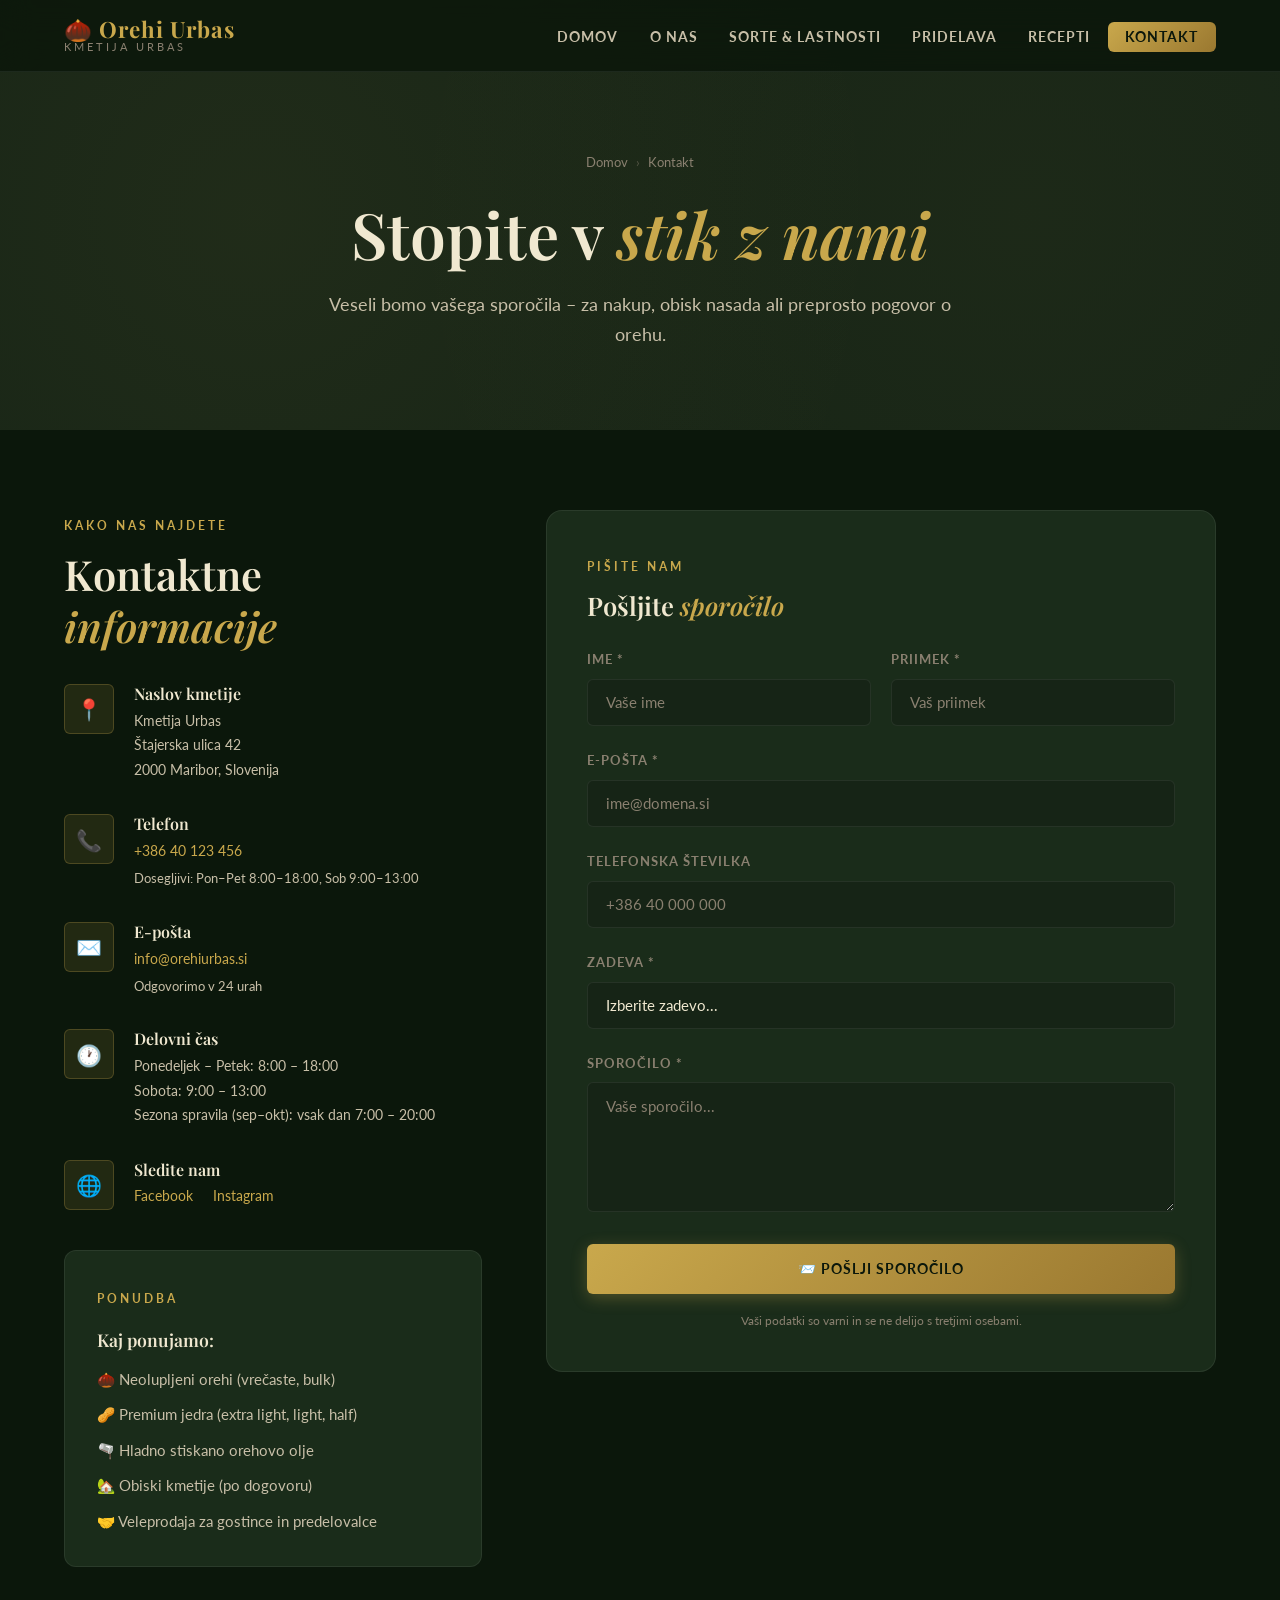
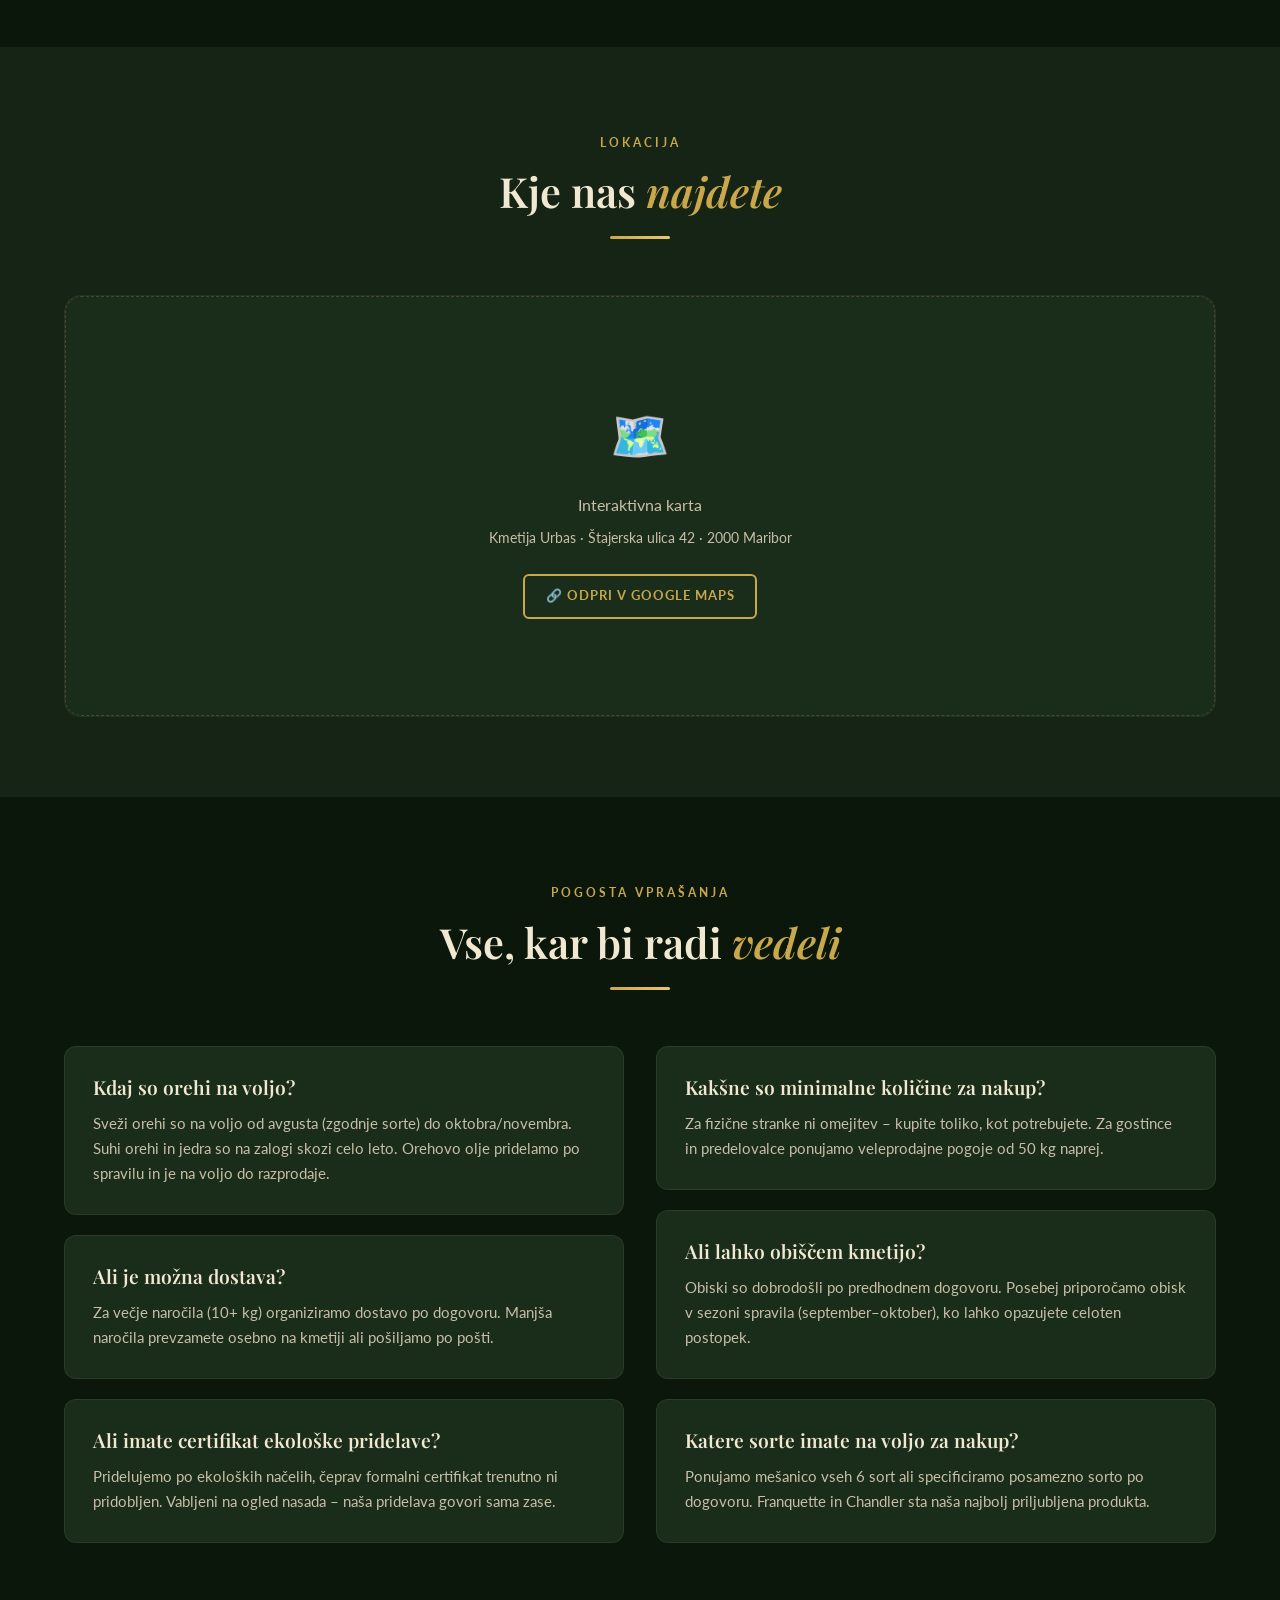
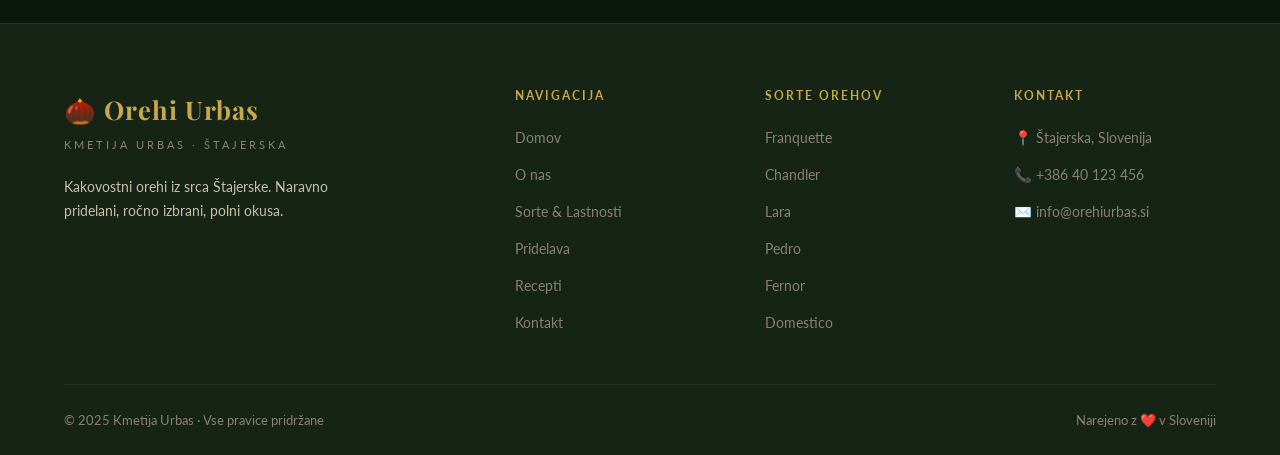
==== kontakt.html @ 502b7179 "initial commit" ====
<!DOCTYPE html>
<html lang="sl">
<head>
    <meta charset="UTF-8">
    <meta name="viewport" content="width=device-width, initial-scale=1.0">
    <meta name="description" content="Kontaktirajte Kmetijo Urbas – nakup orehov, orehovo olje, obisk nasada. Pišite ali pokličite.">
    <title>Kontakt – Orehi Urbas</title>
    <link rel="stylesheet" href="css/style.css">
    <link rel="icon" type="image/svg+xml" href="data:image/svg+xml,<svg xmlns='http://www.w3.org/2000/svg' viewBox='0 0 100 100'><text y='.9em' font-size='90'>🌰</text></svg>">
</head>
<body>

<!-- NAVIGACIJA -->
<nav class="navbar" role="navigation" aria-label="Glavna navigacija">
    <div class="container">
        <a href="index.html" class="nav-logo">
            <span class="nav-logo-main">🌰 Orehi Urbas</span>
            <span class="nav-logo-sub">Kmetija Urbas</span>
        </a>
        <button class="hamburger" aria-label="Odpri meni" aria-expanded="false">
            <span></span><span></span><span></span>
        </button>
        <ul class="nav-links" role="list">
            <li><a href="index.html">Domov</a></li>
            <li><a href="o-nas.html">O nas</a></li>
            <li><a href="orehi.html">Sorte & Lastnosti</a></li>
            <li><a href="pridelava.html">Pridelava</a></li>
            <li><a href="recepti.html">Recepti</a></li>
            <li><a href="kontakt.html" class="nav-cta">Kontakt</a></li>
        </ul>
    </div>
</nav>

<!-- PAGE HERO -->
<div class="page-hero">
    <div class="container">
        <div class="page-hero-content">
            <nav class="breadcrumb" aria-label="Breadcrumb">
                <a href="index.html">Domov</a>
                <span class="breadcrumb-sep">›</span>
                <span>Kontakt</span>
            </nav>
            <h1>Stopite v <em style="font-style:italic; color:var(--accent)">stik z nami</em></h1>
            <p>Veseli bomo vašega sporočila – za nakup, obisk nasada ali preprosto pogovor o orehu.</p>
        </div>
    </div>
</div>

<!-- KONTAKT -->
<section class="section">
    <div class="container">
        <div class="contact-grid">
            <!-- Kontaktni podatki -->
            <div class="fade-in">
                <span class="section-label">Kako nas najdete</span>
                <h2 style="margin-bottom:2rem;">Kontaktne <em style="font-style:italic; color:var(--accent)">informacije</em></h2>

                <div class="contact-info-item">
                    <div class="contact-info-icon">📍</div>
                    <div class="contact-info-text">
                        <h4>Naslov kmetije</h4>
                        <p>Kmetija Urbas<br>Štajerska ulica 42<br>2000 Maribor, Slovenija</p>
                    </div>
                </div>

                <div class="contact-info-item">
                    <div class="contact-info-icon">📞</div>
                    <div class="contact-info-text">
                        <h4>Telefon</h4>
                        <p><a href="tel:+38640123456">+386 40 123 456</a></p>
                        <p style="font-size:0.82rem; margin-top:0.25rem;">Dosegljivi: Pon–Pet 8:00–18:00, Sob 9:00–13:00</p>
                    </div>
                </div>

                <div class="contact-info-item">
                    <div class="contact-info-icon">✉️</div>
                    <div class="contact-info-text">
                        <h4>E-pošta</h4>
                        <p><a href="mailto:info@orehiurbas.si">info@orehiurbas.si</a></p>
                        <p style="font-size:0.82rem; margin-top:0.25rem;">Odgovorimo v 24 urah</p>
                    </div>
                </div>

                <div class="contact-info-item">
                    <div class="contact-info-icon">🕐</div>
                    <div class="contact-info-text">
                        <h4>Delovni čas</h4>
                        <p>Ponedeljek – Petek: 8:00 – 18:00</p>
                        <p>Sobota: 9:00 – 13:00</p>
                        <p>Sezona spravila (sep–okt): vsak dan 7:00 – 20:00</p>
                    </div>
                </div>

                <div class="contact-info-item">
                    <div class="contact-info-icon">🌐</div>
                    <div class="contact-info-text">
                        <h4>Sledite nam</h4>
                        <p>
                            <a href="#" style="margin-right:1rem;">Facebook</a>
                            <a href="#">Instagram</a>
                        </p>
                    </div>
                </div>

                <!-- Ponudba -->
                <div style="margin-top:2.5rem; padding:2rem; background:var(--bg-card); border:1px solid var(--border-subtle); border-radius:12px;">
                    <span class="section-label">Ponudba</span>
                    <h3 style="margin: 0.5rem 0 1rem; font-size:1.1rem;">Kaj ponujamo:</h3>
                    <ul style="list-style:none; display:flex; flex-direction:column; gap:0.65rem;">
                        <li style="color:var(--text-secondary); font-size:0.92rem;">🌰 Neolupljeni orehi (vrečaste, bulk)</li>
                        <li style="color:var(--text-secondary); font-size:0.92rem;">🥜 Premium jedra (extra light, light, half)</li>
                        <li style="color:var(--text-secondary); font-size:0.92rem;">🫗 Hladno stiskano orehovo olje</li>
                        <li style="color:var(--text-secondary); font-size:0.92rem;">🏡 Obiski kmetije (po dogovoru)</li>
                        <li style="color:var(--text-secondary); font-size:0.92rem;">🤝 Veleprodaja za gostince in predelovalce</li>
                    </ul>
                </div>
            </div>

            <!-- Kontaktni obrazec -->
            <div class="fade-in fade-in-delay-1">
                <div style="background:var(--bg-card); border:1px solid var(--border-subtle); border-radius:16px; padding:2.5rem;">
                    <span class="section-label">Pišite nam</span>
                    <h2 style="margin-bottom:1.75rem; font-size:1.6rem;">Pošljite <em style="font-style:italic; color:var(--accent)">sporočilo</em></h2>
                    <form id="contact-form" novalidate>
                        <div class="form-row">
                            <div class="form-group">
                                <label for="ime">Ime *</label>
                                <input type="text" id="ime" name="ime" placeholder="Vaše ime" required autocomplete="given-name">
                            </div>
                            <div class="form-group">
                                <label for="priimek">Priimek *</label>
                                <input type="text" id="priimek" name="priimek" placeholder="Vaš priimek" required autocomplete="family-name">
                            </div>
                        </div>
                        <div class="form-group">
                            <label for="email">E-pošta *</label>
                            <input type="email" id="email" name="email" placeholder="ime@domena.si" required autocomplete="email">
                        </div>
                        <div class="form-group">
                            <label for="telefon">Telefonska številka</label>
                            <input type="tel" id="telefon" name="telefon" placeholder="+386 40 000 000" autocomplete="tel">
                        </div>
                        <div class="form-group">
                            <label for="zadeva">Zadeva *</label>
                            <select id="zadeva" name="zadeva" required>
                                <option value="" disabled selected>Izberite zadevo...</option>
                                <option value="nakup-orehov">Nakup orehov</option>
                                <option value="nakup-jedrc">Nakup jedrc</option>
                                <option value="nakup-olja">Nakup orehovega olja</option>
                                <option value="veleprodaja">Veleprodaja</option>
                                <option value="obisk-kmetije">Obisk kmetije</option>
                                <option value="drugo">Splošno vprašanje</option>
                            </select>
                        </div>
                        <div class="form-group">
                            <label for="sporocilo">Sporočilo *</label>
                            <textarea id="sporocilo" name="sporocilo" placeholder="Vaše sporočilo..." required rows="5"></textarea>
                        </div>
                        <div class="form-group" style="margin-bottom:0;">
                            <button type="submit" class="btn btn-primary" style="width:100%; justify-content:center; padding:1rem;">
                                📨 Pošlji sporočilo
                            </button>
                        </div>
                        <p style="font-size:0.78rem; color:var(--text-muted); text-align:center; margin-top:1rem;">
                            Vaši podatki so varni in se ne delijo s tretjimi osebami.
                        </p>
                    </form>
                </div>
            </div>
        </div>
    </div>
</section>

<!-- KARTA -->
<section class="section section-alt">
    <div class="container">
        <div class="section-header fade-in">
            <span class="section-label">Lokacija</span>
            <h2>Kje nas <em style="font-style:italic; color:var(--accent)">najdete</em></h2>
            <div class="section-divider"></div>
        </div>
        <div class="fade-in" style="border-radius:16px; overflow:hidden; border:1px solid var(--border-subtle);">
            <!-- Google Maps placeholder -->
            <div style="
                width: 100%;
                height: 420px;
                background: var(--bg-card);
                display: flex;
                flex-direction: column;
                align-items: center;
                justify-content: center;
                gap: 1rem;
                color: var(--text-muted);
                border: 1px dashed var(--border);
                border-radius: 16px;
            ">
                <div style="font-size:3rem;">🗺️</div>
                <div style="text-align:center;">
                    <p style="font-size:1rem; color:var(--text-secondary); margin-bottom:0.5rem;">Interaktivna karta</p>
                    <p style="font-size:0.85rem; margin:0;">Kmetija Urbas · Štajerska ulica 42 · 2000 Maribor</p>
                    <a href="https://maps.google.com/?q=Maribor,Slovenia" target="_blank" rel="noopener noreferrer"
                       class="btn btn-outline" style="margin-top:1.5rem; font-size:0.8rem; padding:0.6rem 1.3rem;">
                        🔗 Odpri v Google Maps
                    </a>
                </div>
            </div>
        </div>
    </div>
</section>

<!-- FAQ -->
<section class="section">
    <div class="container">
        <div class="section-header fade-in">
            <span class="section-label">Pogosta vprašanja</span>
            <h2>Vse, kar bi radi <em style="font-style:italic; color:var(--accent)">vedeli</em></h2>
            <div class="section-divider"></div>
        </div>
        <div class="grid-2" style="align-items:start;">
            <div class="fade-in">
                <div class="card" style="margin-bottom:1.25rem;">
                    <div class="card-body">
                        <h4 class="card-title">Kdaj so orehi na voljo?</h4>
                        <p class="card-text">Sveži orehi so na voljo od avgusta (zgodnje sorte) do oktobra/novembra. Suhi orehi in jedra so na zalogi skozi celo leto. Orehovo olje pridelamo po spravilu in je na voljo do razprodaje.</p>
                    </div>
                </div>
                <div class="card" style="margin-bottom:1.25rem;">
                    <div class="card-body">
                        <h4 class="card-title">Ali je možna dostava?</h4>
                        <p class="card-text">Za večje naročila (10+ kg) organiziramo dostavo po dogovoru. Manjša naročila prevzamete osebno na kmetiji ali pošiljamo po pošti.</p>
                    </div>
                </div>
                <div class="card">
                    <div class="card-body">
                        <h4 class="card-title">Ali imate certifikat ekološke pridelave?</h4>
                        <p class="card-text">Pridelujemo po ekoloških načelih, čeprav formalni certifikat trenutno ni pridobljen. Vabljeni na ogled nasada – naša pridelava govori sama zase.</p>
                    </div>
                </div>
            </div>
            <div class="fade-in fade-in-delay-1">
                <div class="card" style="margin-bottom:1.25rem;">
                    <div class="card-body">
                        <h4 class="card-title">Kakšne so minimalne količine za nakup?</h4>
                        <p class="card-text">Za fizične stranke ni omejitev – kupite toliko, kot potrebujete. Za gostince in predelovalce ponujamo veleprodajne pogoje od 50 kg naprej.</p>
                    </div>
                </div>
                <div class="card" style="margin-bottom:1.25rem;">
                    <div class="card-body">
                        <h4 class="card-title">Ali lahko obiščem kmetijo?</h4>
                        <p class="card-text">Obiski so dobrodošli po predhodnem dogovoru. Posebej priporočamo obisk v sezoni spravila (september–oktober), ko lahko opazujete celoten postopek.</p>
                    </div>
                </div>
                <div class="card">
                    <div class="card-body">
                        <h4 class="card-title">Katere sorte imate na voljo za nakup?</h4>
                        <p class="card-text">Ponujamo mešanico vseh 6 sort ali specificiramo posamezno sorto po dogovoru. Franquette in Chandler sta naša najbolj priljubljena produkta.</p>
                    </div>
                </div>
            </div>
        </div>
    </div>
</section>

<!-- FOOTER -->
<footer class="footer">
    <div class="container">
        <div class="footer-grid">
            <div class="footer-brand">
                <span class="nav-logo-main">🌰 Orehi Urbas</span>
                <span class="nav-logo-sub">Kmetija Urbas · Štajerska</span>
                <p>Kakovostni orehi iz srca Štajerske. Naravno pridelani, ročno izbrani, polni okusa.</p>
            </div>
            <div class="footer-col">
                <h4>Navigacija</h4>
                <ul>
                    <li><a href="index.html">Domov</a></li>
                    <li><a href="o-nas.html">O nas</a></li>
                    <li><a href="orehi.html">Sorte & Lastnosti</a></li>
                    <li><a href="pridelava.html">Pridelava</a></li>
                    <li><a href="recepti.html">Recepti</a></li>
                    <li><a href="kontakt.html">Kontakt</a></li>
                </ul>
            </div>
            <div class="footer-col">
                <h4>Sorte orehov</h4>
                <ul>
                    <li><a href="orehi.html">Franquette</a></li>
                    <li><a href="orehi.html">Chandler</a></li>
                    <li><a href="orehi.html">Lara</a></li>
                    <li><a href="orehi.html">Pedro</a></li>
                    <li><a href="orehi.html">Fernor</a></li>
                    <li><a href="orehi.html">Domestico</a></li>
                </ul>
            </div>
            <div class="footer-col">
                <h4>Kontakt</h4>
                <ul>
                    <li><a href="kontakt.html">📍 Štajerska, Slovenija</a></li>
                    <li><a href="tel:+38640123456">📞 +386 40 123 456</a></li>
                    <li><a href="mailto:info@orehiurbas.si">✉️ info@orehiurbas.si</a></li>
                </ul>
            </div>
        </div>
        <div class="footer-bottom">
            <span>© 2025 Kmetija Urbas · Vse pravice pridržane</span>
            <span>Narejeno z ❤️ v Sloveniji</span>
        </div>
    </div>
</footer>

<script src="js/main.js"></script>
</body>
</html>
---- css/style.css ----
/* =============================================
   OREHI URBAS – Skupni stili
   Barvna shema: Temno zelena + Zlata
   ============================================= */

/* ----- Google Fonts import ----- */
@import url('https://fonts.googleapis.com/css2?family=Playfair+Display:ital,wght@0,400;0,600;0,700;1,400&family=Lato:wght@300;400;700&display=swap');

/* ----- CSS Spremenljivke ----- */
:root {
    --bg-dark:      #0b170b;
    --bg-medium:    #162416;
    --bg-light:     #1f321f;
    --bg-card:      #1a2c1a;
    --accent:       #c9a84c;
    --accent-light: #e8c96a;
    --accent-dark:  #9a7830;
    --accent-glow:  rgba(201, 168, 76, 0.12);
    --text-primary: #f0e8d0;
    --text-secondary: #c8bfa8;
    --text-muted:   #8a8070;
    --border:       rgba(201, 168, 76, 0.25);
    --border-subtle: rgba(255, 255, 255, 0.07);
    --shadow-sm:    0 2px 8px rgba(0, 0, 0, 0.35);
    --shadow-md:    0 6px 24px rgba(0, 0, 0, 0.45);
    --shadow-lg:    0 12px 48px rgba(0, 0, 0, 0.55);
    --radius-sm:    6px;
    --radius-md:    12px;
    --radius-lg:    20px;
    --transition:   0.3s ease;
    --font-serif:   'Playfair Display', Georgia, serif;
    --font-sans:    'Lato', 'Open Sans', sans-serif;
    --nav-height:   72px;
    --max-width:    1200px;
}

/* ----- Reset & osnova ----- */
*, *::before, *::after {
    box-sizing: border-box;
    margin: 0;
    padding: 0;
}

html {
    scroll-behavior: smooth;
    font-size: 16px;
}

body {
    background-color: var(--bg-dark);
    color: var(--text-primary);
    font-family: var(--font-sans);
    line-height: 1.7;
    -webkit-font-smoothing: antialiased;
}

img {
    max-width: 100%;
    display: block;
}

a {
    color: var(--accent);
    text-decoration: none;
    transition: color var(--transition);
}

a:hover {
    color: var(--accent-light);
}

ul {
    list-style: none;
}

/* ----- Tipografija ----- */
h1, h2, h3, h4 {
    font-family: var(--font-serif);
    font-weight: 600;
    line-height: 1.25;
    color: var(--text-primary);
}

h1 { font-size: clamp(2.2rem, 5vw, 4rem); }
h2 { font-size: clamp(1.7rem, 3.5vw, 2.6rem); }
h3 { font-size: clamp(1.2rem, 2.5vw, 1.6rem); }
h4 { font-size: 1.15rem; }

p {
    margin-bottom: 1rem;
    color: var(--text-secondary);
}

p:last-child { margin-bottom: 0; }

.text-accent { color: var(--accent); }
.text-muted  { color: var(--text-muted); }

/* ----- Kontejner ----- */
.container {
    max-width: var(--max-width);
    margin: 0 auto;
    padding: 0 1.5rem;
}

/* ----- Sekcije ----- */
.section {
    padding: 5rem 0;
}

.section-alt {
    background-color: var(--bg-medium);
}

.section-header {
    text-align: center;
    margin-bottom: 3.5rem;
}

.section-header h2 {
    margin-bottom: 1rem;
}

.section-label {
    display: inline-block;
    font-family: var(--font-sans);
    font-size: 0.75rem;
    font-weight: 700;
    letter-spacing: 3px;
    text-transform: uppercase;
    color: var(--accent);
    margin-bottom: 0.75rem;
}

.section-divider {
    width: 60px;
    height: 3px;
    background: linear-gradient(90deg, var(--accent), var(--accent-light));
    margin: 1.2rem auto 0;
    border-radius: 2px;
}

/* ----- Gumbi ----- */
.btn {
    display: inline-flex;
    align-items: center;
    gap: 0.5rem;
    padding: 0.85rem 2rem;
    border-radius: var(--radius-sm);
    font-family: var(--font-sans);
    font-size: 0.9rem;
    font-weight: 700;
    letter-spacing: 1px;
    text-transform: uppercase;
    border: none;
    cursor: pointer;
    transition: all var(--transition);
    text-decoration: none;
}

.btn-primary {
    background: linear-gradient(135deg, var(--accent), var(--accent-dark));
    color: var(--bg-dark);
    box-shadow: 0 4px 16px rgba(201, 168, 76, 0.3);
}

.btn-primary:hover {
    background: linear-gradient(135deg, var(--accent-light), var(--accent));
    color: var(--bg-dark);
    transform: translateY(-2px);
    box-shadow: 0 6px 24px rgba(201, 168, 76, 0.45);
}

.btn-outline {
    background: transparent;
    color: var(--accent);
    border: 2px solid var(--accent);
}

.btn-outline:hover {
    background: var(--accent);
    color: var(--bg-dark);
    transform: translateY(-2px);
}

.btn-ghost {
    background: rgba(255,255,255,0.05);
    color: var(--text-primary);
    border: 1px solid var(--border-subtle);
}

.btn-ghost:hover {
    background: rgba(255,255,255,0.1);
    color: var(--text-primary);
    transform: translateY(-2px);
}

/* ----- NAVIGACIJA ----- */
.navbar {
    position: fixed;
    top: 0;
    left: 0;
    right: 0;
    z-index: 1000;
    height: var(--nav-height);
    display: flex;
    align-items: center;
    background: rgba(11, 23, 11, 0.85);
    backdrop-filter: blur(16px);
    -webkit-backdrop-filter: blur(16px);
    border-bottom: 1px solid var(--border-subtle);
    transition: background var(--transition), box-shadow var(--transition);
}

.navbar.scrolled {
    background: rgba(11, 23, 11, 0.97);
    box-shadow: var(--shadow-md);
}

.navbar .container {
    display: flex;
    align-items: center;
    justify-content: space-between;
    width: 100%;
}

.nav-logo {
    display: flex;
    flex-direction: column;
    line-height: 1;
    text-decoration: none;
}

.nav-logo-main {
    font-family: var(--font-serif);
    font-size: 1.4rem;
    font-weight: 700;
    color: var(--accent);
    letter-spacing: 1px;
}

.nav-logo-sub {
    font-size: 0.68rem;
    letter-spacing: 3px;
    text-transform: uppercase;
    color: var(--text-muted);
    margin-top: 1px;
}

.nav-links {
    display: flex;
    align-items: center;
    gap: 0.25rem;
}

.nav-links a {
    font-size: 0.85rem;
    font-weight: 700;
    letter-spacing: 1px;
    text-transform: uppercase;
    color: var(--text-secondary);
    padding: 0.5rem 0.85rem;
    border-radius: var(--radius-sm);
    transition: all var(--transition);
    position: relative;
}

.nav-links a::after {
    content: '';
    position: absolute;
    bottom: 4px;
    left: 50%;
    transform: translateX(-50%) scaleX(0);
    width: 70%;
    height: 2px;
    background: var(--accent);
    transition: transform var(--transition);
    border-radius: 2px;
}

.nav-links a:hover,
.nav-links a.active {
    color: var(--accent);
}

.nav-links a:hover::after,
.nav-links a.active::after {
    transform: translateX(-50%) scaleX(1);
}

.nav-cta {
    background: linear-gradient(135deg, var(--accent), var(--accent-dark)) !important;
    color: var(--bg-dark) !important;
    padding: 0.45rem 1.1rem !important;
}

.nav-cta::after { display: none !important; }

.nav-cta:hover {
    background: linear-gradient(135deg, var(--accent-light), var(--accent)) !important;
    transform: translateY(-1px);
}

/* Hamburger */
.hamburger {
    display: none;
    flex-direction: column;
    gap: 5px;
    cursor: pointer;
    padding: 6px;
    background: none;
    border: none;
}

.hamburger span {
    width: 26px;
    height: 2px;
    background: var(--text-primary);
    transition: all var(--transition);
    border-radius: 2px;
}

.hamburger.open span:nth-child(1) {
    transform: translateY(7px) rotate(45deg);
}

.hamburger.open span:nth-child(2) {
    opacity: 0;
    transform: scaleX(0);
}

.hamburger.open span:nth-child(3) {
    transform: translateY(-7px) rotate(-45deg);
}

/* ----- HERO SEKCIJA ----- */
.hero {
    min-height: 100vh;
    position: relative;
    display: flex;
    align-items: center;
    overflow: hidden;
}

.hero-bg {
    position: absolute;
    inset: 0;
    background-image: url('https://picsum.photos/seed/walnut-orchard/1920/1080');
    background-size: cover;
    background-position: center;
    filter: brightness(0.4) saturate(0.7);
    transform: scale(1.05);
    transition: transform 8s ease;
}

.hero-bg.loaded {
    transform: scale(1);
}

.hero-overlay {
    position: absolute;
    inset: 0;
    background: linear-gradient(
        135deg,
        rgba(11, 23, 11, 0.75) 0%,
        rgba(11, 23, 11, 0.4) 50%,
        rgba(11, 23, 11, 0.6) 100%
    );
}

.hero-content {
    position: relative;
    z-index: 2;
    max-width: 780px;
}

.hero-badge {
    display: inline-flex;
    align-items: center;
    gap: 0.5rem;
    background: var(--accent-glow);
    border: 1px solid var(--border);
    border-radius: 50px;
    padding: 0.4rem 1rem;
    font-size: 0.75rem;
    font-weight: 700;
    letter-spacing: 2px;
    text-transform: uppercase;
    color: var(--accent);
    margin-bottom: 1.5rem;
}

.hero-title {
    color: #fff;
    margin-bottom: 1.25rem;
    text-shadow: 0 2px 20px rgba(0,0,0,0.5);
}

.hero-title em {
    font-style: italic;
    color: var(--accent-light);
}

.hero-subtitle {
    font-size: 1.15rem;
    color: rgba(240, 232, 208, 0.85);
    margin-bottom: 2.5rem;
    max-width: 560px;
    line-height: 1.8;
}

.hero-actions {
    display: flex;
    gap: 1rem;
    flex-wrap: wrap;
}

.hero-scroll {
    position: absolute;
    bottom: 2.5rem;
    left: 50%;
    transform: translateX(-50%);
    z-index: 2;
    display: flex;
    flex-direction: column;
    align-items: center;
    gap: 0.5rem;
    color: var(--text-muted);
    font-size: 0.7rem;
    letter-spacing: 2px;
    text-transform: uppercase;
    cursor: pointer;
    animation: bounce 2s infinite;
}

.hero-scroll svg {
    opacity: 0.6;
}

@keyframes bounce {
    0%, 100% { transform: translateX(-50%) translateY(0); }
    50%       { transform: translateX(-50%) translateY(6px); }
}

/* ----- PAGE HERO (manjše strani) ----- */
.page-hero {
    padding: calc(var(--nav-height) + 5rem) 0 5rem;
    background: var(--bg-medium);
    text-align: center;
    position: relative;
    overflow: hidden;
}

.page-hero::before {
    content: '';
    position: absolute;
    inset: 0;
    background:
        radial-gradient(circle at 20% 50%, rgba(201, 168, 76, 0.06) 0%, transparent 60%),
        radial-gradient(circle at 80% 50%, rgba(201, 168, 76, 0.04) 0%, transparent 60%);
}

.page-hero-content {
    position: relative;
    z-index: 1;
}

.page-hero h1 {
    color: var(--text-primary);
    margin-bottom: 1rem;
}

.page-hero p {
    font-size: 1.1rem;
    max-width: 640px;
    margin: 0 auto;
}

.breadcrumb {
    display: flex;
    align-items: center;
    justify-content: center;
    gap: 0.5rem;
    font-size: 0.8rem;
    color: var(--text-muted);
    margin-bottom: 1.25rem;
}

.breadcrumb a {
    color: var(--text-muted);
}

.breadcrumb a:hover {
    color: var(--accent);
}

.breadcrumb-sep {
    opacity: 0.5;
}

/* ----- KARTICE ----- */
.card {
    background: var(--bg-card);
    border: 1px solid var(--border-subtle);
    border-radius: var(--radius-md);
    overflow: hidden;
    transition: transform var(--transition), box-shadow var(--transition), border-color var(--transition);
}

.card:hover {
    transform: translateY(-4px);
    box-shadow: var(--shadow-lg);
    border-color: var(--border);
}

.card-img {
    width: 100%;
    height: 220px;
    object-fit: cover;
}

.card-body {
    padding: 1.75rem;
}

.card-label {
    font-size: 0.7rem;
    font-weight: 700;
    letter-spacing: 2px;
    text-transform: uppercase;
    color: var(--accent);
    margin-bottom: 0.5rem;
}

.card-title {
    font-family: var(--font-serif);
    font-size: 1.2rem;
    color: var(--text-primary);
    margin-bottom: 0.75rem;
}

.card-text {
    font-size: 0.92rem;
    color: var(--text-secondary);
    line-height: 1.7;
}

/* ----- GRID SISTEMI ----- */
.grid-2 {
    display: grid;
    grid-template-columns: repeat(2, 1fr);
    gap: 2rem;
}

.grid-3 {
    display: grid;
    grid-template-columns: repeat(3, 1fr);
    gap: 2rem;
}

.grid-4 {
    display: grid;
    grid-template-columns: repeat(4, 1fr);
    gap: 1.5rem;
}

/* ----- FEATURE BOXES ----- */
.feature-box {
    display: flex;
    flex-direction: column;
    align-items: flex-start;
    padding: 2rem;
    background: var(--bg-card);
    border: 1px solid var(--border-subtle);
    border-radius: var(--radius-md);
    transition: all var(--transition);
}

.feature-box:hover {
    border-color: var(--border);
    background: var(--bg-light);
    transform: translateY(-3px);
    box-shadow: var(--shadow-md);
}

.feature-icon {
    font-size: 2.2rem;
    margin-bottom: 1rem;
    line-height: 1;
}

.feature-box h3 {
    font-size: 1.1rem;
    margin-bottom: 0.6rem;
}

.feature-box p {
    font-size: 0.9rem;
    margin: 0;
}

/* ----- STAT BOXE ----- */
.stat-grid {
    display: grid;
    grid-template-columns: repeat(4, 1fr);
    gap: 1.5rem;
    text-align: center;
}

.stat-item {
    padding: 2rem 1rem;
    background: var(--bg-card);
    border: 1px solid var(--border-subtle);
    border-radius: var(--radius-md);
    transition: all var(--transition);
}

.stat-item:hover {
    border-color: var(--border);
    transform: translateY(-3px);
}

.stat-number {
    font-family: var(--font-serif);
    font-size: 2.8rem;
    font-weight: 700;
    color: var(--accent);
    display: block;
    line-height: 1;
    margin-bottom: 0.5rem;
}

.stat-label {
    font-size: 0.82rem;
    letter-spacing: 1px;
    color: var(--text-muted);
    text-transform: uppercase;
}

/* ----- SORTA KARTICA ----- */
.variety-card {
    background: var(--bg-card);
    border: 1px solid var(--border-subtle);
    border-radius: var(--radius-md);
    overflow: hidden;
    transition: all var(--transition);
}

.variety-card:hover {
    transform: translateY(-5px);
    box-shadow: var(--shadow-lg);
    border-color: var(--border);
}

.variety-img {
    width: 100%;
    height: 200px;
    object-fit: cover;
}

.variety-badge {
    display: inline-block;
    background: var(--accent-glow);
    border: 1px solid var(--border);
    color: var(--accent);
    font-size: 0.68rem;
    font-weight: 700;
    letter-spacing: 2px;
    text-transform: uppercase;
    padding: 0.25rem 0.7rem;
    border-radius: 50px;
    margin-bottom: 0.75rem;
}

.variety-body {
    padding: 1.5rem;
}

.variety-body h3 {
    font-size: 1.25rem;
    margin-bottom: 0.5rem;
}

.variety-meta {
    display: flex;
    gap: 1.5rem;
    margin: 1rem 0;
}

.variety-meta-item {
    display: flex;
    flex-direction: column;
    gap: 0.2rem;
}

.variety-meta-label {
    font-size: 0.68rem;
    letter-spacing: 1.5px;
    text-transform: uppercase;
    color: var(--text-muted);
}

.variety-meta-value {
    font-size: 0.9rem;
    color: var(--text-primary);
    font-weight: 700;
}

/* ----- RECEPT KARTICA ----- */
.recipe-card {
    background: var(--bg-card);
    border: 1px solid var(--border-subtle);
    border-radius: var(--radius-md);
    overflow: hidden;
    cursor: pointer;
    transition: all var(--transition);
}

.recipe-card:hover {
    transform: translateY(-5px);
    box-shadow: var(--shadow-lg);
    border-color: var(--border);
}

.recipe-img {
    width: 100%;
    height: 240px;
    object-fit: cover;
    transition: transform 0.5s ease;
}

.recipe-card:hover .recipe-img {
    transform: scale(1.04);
}

.recipe-body {
    padding: 1.6rem;
}

.recipe-meta {
    display: flex;
    gap: 1.25rem;
    font-size: 0.8rem;
    color: var(--text-muted);
    margin-bottom: 0.85rem;
}

.recipe-meta span {
    display: flex;
    align-items: center;
    gap: 0.3rem;
}

.recipe-title {
    font-family: var(--font-serif);
    font-size: 1.3rem;
    color: var(--text-primary);
    margin-bottom: 0.6rem;
}

.recipe-desc {
    font-size: 0.9rem;
    color: var(--text-secondary);
    line-height: 1.6;
    margin: 0;
}

/* ----- RECEPT MODAL / EXPANDED ----- */
.recipe-full {
    background: var(--bg-card);
    border: 1px solid var(--border-subtle);
    border-radius: var(--radius-lg);
    padding: 3rem;
    margin-bottom: 3rem;
}

.recipe-full-img {
    width: 100%;
    height: 380px;
    object-fit: cover;
    border-radius: var(--radius-md);
    margin-bottom: 2rem;
}

.recipe-info-bar {
    display: flex;
    gap: 2rem;
    flex-wrap: wrap;
    padding: 1.25rem 1.5rem;
    background: var(--bg-medium);
    border-radius: var(--radius-sm);
    margin-bottom: 2rem;
}

.recipe-info-item {
    display: flex;
    flex-direction: column;
    gap: 0.2rem;
}

.recipe-info-label {
    font-size: 0.68rem;
    letter-spacing: 2px;
    text-transform: uppercase;
    color: var(--text-muted);
}

.recipe-info-value {
    font-size: 0.95rem;
    font-weight: 700;
    color: var(--text-primary);
}

.recipe-columns {
    display: grid;
    grid-template-columns: 1fr 2fr;
    gap: 3rem;
}

.ingredients-list {
    list-style: none;
}

.ingredients-list li {
    padding: 0.6rem 0;
    border-bottom: 1px solid var(--border-subtle);
    font-size: 0.93rem;
    color: var(--text-secondary);
    display: flex;
    align-items: center;
    gap: 0.5rem;
}

.ingredients-list li::before {
    content: '';
    display: inline-block;
    width: 6px;
    height: 6px;
    border-radius: 50%;
    background: var(--accent);
    flex-shrink: 0;
}

.steps-list {
    counter-reset: steps;
    list-style: none;
}

.steps-list li {
    counter-increment: steps;
    display: flex;
    gap: 1.25rem;
    padding: 1.25rem 0;
    border-bottom: 1px solid var(--border-subtle);
    font-size: 0.95rem;
    color: var(--text-secondary);
    line-height: 1.7;
}

.steps-list li::before {
    content: counter(steps);
    display: flex;
    align-items: center;
    justify-content: center;
    min-width: 34px;
    height: 34px;
    background: var(--accent-glow);
    border: 1px solid var(--border);
    border-radius: 50%;
    color: var(--accent);
    font-weight: 700;
    font-size: 0.85rem;
    flex-shrink: 0;
}

/* ----- NUTRITIVNA TABELA ----- */
.nutrition-grid {
    display: grid;
    grid-template-columns: repeat(auto-fit, minmax(160px, 1fr));
    gap: 1rem;
}

.nutrition-item {
    text-align: center;
    padding: 1.5rem 1rem;
    background: var(--bg-card);
    border: 1px solid var(--border-subtle);
    border-radius: var(--radius-md);
    transition: all var(--transition);
}

.nutrition-item:hover {
    border-color: var(--border);
    transform: translateY(-3px);
}

.nutrition-value {
    font-family: var(--font-serif);
    font-size: 2rem;
    font-weight: 700;
    color: var(--accent);
    display: block;
    margin-bottom: 0.3rem;
}

.nutrition-unit {
    font-size: 0.9rem;
    color: var(--accent);
}

.nutrition-label {
    font-size: 0.8rem;
    color: var(--text-muted);
    letter-spacing: 0.5px;
}

/* ----- KONTAKTNI OBRAZEC ----- */
.contact-grid {
    display: grid;
    grid-template-columns: 1fr 1.6fr;
    gap: 4rem;
    align-items: start;
}

.contact-info-item {
    display: flex;
    gap: 1.25rem;
    margin-bottom: 2rem;
}

.contact-info-icon {
    width: 50px;
    height: 50px;
    background: var(--accent-glow);
    border: 1px solid var(--border);
    border-radius: var(--radius-sm);
    display: flex;
    align-items: center;
    justify-content: center;
    font-size: 1.3rem;
    flex-shrink: 0;
    color: var(--accent);
}

.contact-info-text h4 {
    color: var(--text-primary);
    margin-bottom: 0.3rem;
    font-size: 1rem;
}

.contact-info-text p {
    font-size: 0.9rem;
    margin: 0;
}

.form-group {
    margin-bottom: 1.5rem;
}

.form-group label {
    display: block;
    font-size: 0.8rem;
    font-weight: 700;
    letter-spacing: 1px;
    text-transform: uppercase;
    color: var(--text-muted);
    margin-bottom: 0.5rem;
}

.form-group input,
.form-group textarea,
.form-group select {
    width: 100%;
    padding: 0.85rem 1.1rem;
    background: var(--bg-medium);
    border: 1px solid var(--border-subtle);
    border-radius: var(--radius-sm);
    color: var(--text-primary);
    font-family: var(--font-sans);
    font-size: 0.95rem;
    transition: border-color var(--transition), box-shadow var(--transition);
    outline: none;
    -webkit-appearance: none;
}

.form-group input:focus,
.form-group textarea:focus,
.form-group select:focus {
    border-color: var(--accent);
    box-shadow: 0 0 0 3px rgba(201, 168, 76, 0.15);
}

.form-group input::placeholder,
.form-group textarea::placeholder {
    color: var(--text-muted);
}

.form-group textarea {
    resize: vertical;
    min-height: 130px;
}

.form-row {
    display: grid;
    grid-template-columns: 1fr 1fr;
    gap: 1.25rem;
}

/* ----- GALERIJA ----- */
.gallery-grid {
    display: grid;
    grid-template-columns: repeat(3, 1fr);
    gap: 1rem;
}

.gallery-item {
    border-radius: var(--radius-md);
    overflow: hidden;
    aspect-ratio: 4/3;
    cursor: pointer;
    position: relative;
}

.gallery-item img {
    width: 100%;
    height: 100%;
    object-fit: cover;
    transition: transform 0.5s ease;
}

.gallery-item:hover img {
    transform: scale(1.06);
}

.gallery-item-overlay {
    position: absolute;
    inset: 0;
    background: rgba(11, 23, 11, 0);
    transition: background var(--transition);
    display: flex;
    align-items: center;
    justify-content: center;
}

.gallery-item:hover .gallery-item-overlay {
    background: rgba(11, 23, 11, 0.4);
}

/* ----- TIMELINE ----- */
.timeline {
    position: relative;
    padding-left: 2.5rem;
}

.timeline::before {
    content: '';
    position: absolute;
    left: 0;
    top: 8px;
    bottom: 8px;
    width: 2px;
    background: linear-gradient(180deg, var(--accent), transparent);
}

.timeline-item {
    position: relative;
    padding-bottom: 2.5rem;
}

.timeline-item::before {
    content: '';
    position: absolute;
    left: -2.5rem;
    top: 6px;
    width: 12px;
    height: 12px;
    border-radius: 50%;
    background: var(--accent);
    border: 2px solid var(--bg-dark);
    box-shadow: 0 0 0 3px rgba(201, 168, 76, 0.2);
}

.timeline-month {
    font-size: 0.72rem;
    font-weight: 700;
    letter-spacing: 2px;
    text-transform: uppercase;
    color: var(--accent);
    margin-bottom: 0.4rem;
}

.timeline-item h4 {
    color: var(--text-primary);
    margin-bottom: 0.5rem;
}

.timeline-item p {
    font-size: 0.9rem;
    margin: 0;
}

/* ----- CTA BANNER ----- */
.cta-section {
    padding: 5rem 0;
    text-align: center;
    background: linear-gradient(135deg, var(--bg-medium), var(--bg-dark));
    position: relative;
    overflow: hidden;
}

.cta-section::before {
    content: '';
    position: absolute;
    top: 50%;
    left: 50%;
    transform: translate(-50%, -50%);
    width: 600px;
    height: 600px;
    background: radial-gradient(circle, rgba(201, 168, 76, 0.06) 0%, transparent 70%);
    pointer-events: none;
}

.cta-content {
    position: relative;
    z-index: 1;
    max-width: 620px;
    margin: 0 auto;
}

.cta-content h2 {
    margin-bottom: 1rem;
}

.cta-content p {
    font-size: 1.05rem;
    margin-bottom: 2.5rem;
}

.cta-buttons {
    display: flex;
    gap: 1rem;
    justify-content: center;
    flex-wrap: wrap;
}

/* ----- FOOTER ----- */
.footer {
    background: var(--bg-medium);
    border-top: 1px solid var(--border-subtle);
    padding: 4rem 0 0;
}

.footer-grid {
    display: grid;
    grid-template-columns: 2fr 1fr 1fr 1fr;
    gap: 3rem;
    padding-bottom: 3rem;
    border-bottom: 1px solid var(--border-subtle);
}

.footer-brand .nav-logo-main {
    font-size: 1.6rem;
    display: block;
    margin-bottom: 0.3rem;
}

.footer-brand .nav-logo-sub {
    display: block;
    margin-bottom: 1.25rem;
}

.footer-brand p {
    font-size: 0.9rem;
    max-width: 280px;
    line-height: 1.7;
}

.footer-col h4 {
    font-family: var(--font-sans);
    font-size: 0.75rem;
    font-weight: 700;
    letter-spacing: 2px;
    text-transform: uppercase;
    color: var(--accent);
    margin-bottom: 1.25rem;
}

.footer-col ul {
    display: flex;
    flex-direction: column;
    gap: 0.6rem;
}

.footer-col ul a {
    font-size: 0.9rem;
    color: var(--text-muted);
    transition: color var(--transition);
}

.footer-col ul a:hover {
    color: var(--accent);
}

.footer-bottom {
    padding: 1.5rem 0;
    display: flex;
    align-items: center;
    justify-content: space-between;
    font-size: 0.82rem;
    color: var(--text-muted);
}

.footer-bottom a {
    color: var(--text-muted);
}

.footer-bottom a:hover {
    color: var(--accent);
}

/* ----- ANIMACIJE (fade-in ob scrollu) ----- */
.fade-in {
    opacity: 0;
    transform: translateY(24px);
    transition: opacity 0.65s ease, transform 0.65s ease;
}

.fade-in.visible {
    opacity: 1;
    transform: translateY(0);
}

.fade-in-delay-1 { transition-delay: 0.1s; }
.fade-in-delay-2 { transition-delay: 0.2s; }
.fade-in-delay-3 { transition-delay: 0.3s; }
.fade-in-delay-4 { transition-delay: 0.4s; }

/* ----- UTILITY CLASSES ----- */
.text-center { text-align: center; }
.mt-1 { margin-top: 0.5rem; }
.mt-2 { margin-top: 1rem; }
.mt-3 { margin-top: 1.5rem; }
.mt-4 { margin-top: 2rem; }
.mb-1 { margin-bottom: 0.5rem; }
.mb-2 { margin-bottom: 1rem; }
.mb-3 { margin-bottom: 1.5rem; }
.mb-4 { margin-bottom: 2rem; }
.gap-1 { gap: 0.5rem; }

/* Badge */
.badge {
    display: inline-block;
    padding: 0.25rem 0.7rem;
    border-radius: 50px;
    font-size: 0.72rem;
    font-weight: 700;
    letter-spacing: 1px;
    text-transform: uppercase;
}

.badge-gold {
    background: var(--accent-glow);
    border: 1px solid var(--border);
    color: var(--accent);
}

.badge-green {
    background: rgba(50, 150, 50, 0.1);
    border: 1px solid rgba(50, 150, 50, 0.25);
    color: #5cb85c;
}

/* Separator */
.sep {
    height: 1px;
    background: var(--border-subtle);
    border: none;
    margin: 2rem 0;
}

/* Highlight box */
.highlight-box {
    background: var(--accent-glow);
    border: 1px solid var(--border);
    border-left: 4px solid var(--accent);
    border-radius: var(--radius-sm);
    padding: 1.5rem;
    margin: 1.5rem 0;
}

.highlight-box p {
    margin: 0;
    font-style: italic;
    color: var(--text-secondary);
}

/* ----- RESPONSIVNOST ----- */
@media (max-width: 1024px) {
    .stat-grid { grid-template-columns: repeat(2, 1fr); }
    .footer-grid { grid-template-columns: 1fr 1fr; gap: 2rem; }
    .contact-grid { grid-template-columns: 1fr; gap: 3rem; }
}

@media (max-width: 768px) {
    .hamburger { display: flex; }

    .nav-links {
        position: fixed;
        top: var(--nav-height);
        left: 0;
        right: 0;
        background: rgba(11, 23, 11, 0.98);
        backdrop-filter: blur(20px);
        -webkit-backdrop-filter: blur(20px);
        flex-direction: column;
        padding: 1.5rem;
        gap: 0.25rem;
        border-bottom: 1px solid var(--border-subtle);
        transform: translateY(-100%);
        opacity: 0;
        pointer-events: none;
        transition: transform var(--transition), opacity var(--transition);
    }

    .nav-links.open {
        transform: translateY(0);
        opacity: 1;
        pointer-events: auto;
    }

    .nav-links a {
        width: 100%;
        text-align: center;
        padding: 0.85rem;
        font-size: 0.95rem;
    }

    .nav-cta {
        display: block;
        text-align: center;
        margin-top: 0.5rem;
    }

    .grid-2, .grid-3, .grid-4 {
        grid-template-columns: 1fr;
    }

    .recipe-columns {
        grid-template-columns: 1fr;
    }

    .form-row {
        grid-template-columns: 1fr;
    }

    .gallery-grid {
        grid-template-columns: repeat(2, 1fr);
    }

    .footer-grid {
        grid-template-columns: 1fr;
    }

    .footer-bottom {
        flex-direction: column;
        gap: 0.5rem;
        text-align: center;
    }

    .hero-actions { flex-direction: column; align-items: flex-start; }

    .cta-buttons { flex-direction: column; align-items: center; }

    .section { padding: 3.5rem 0; }
}

@media (max-width: 480px) {
    .gallery-grid { grid-template-columns: 1fr; }
    .stat-grid { grid-template-columns: repeat(2, 1fr); }
    .nutrition-grid { grid-template-columns: repeat(2, 1fr); }
    .variety-meta { flex-direction: column; gap: 0.75rem; }
    h1 { font-size: 2rem; }
    h2 { font-size: 1.6rem; }
}
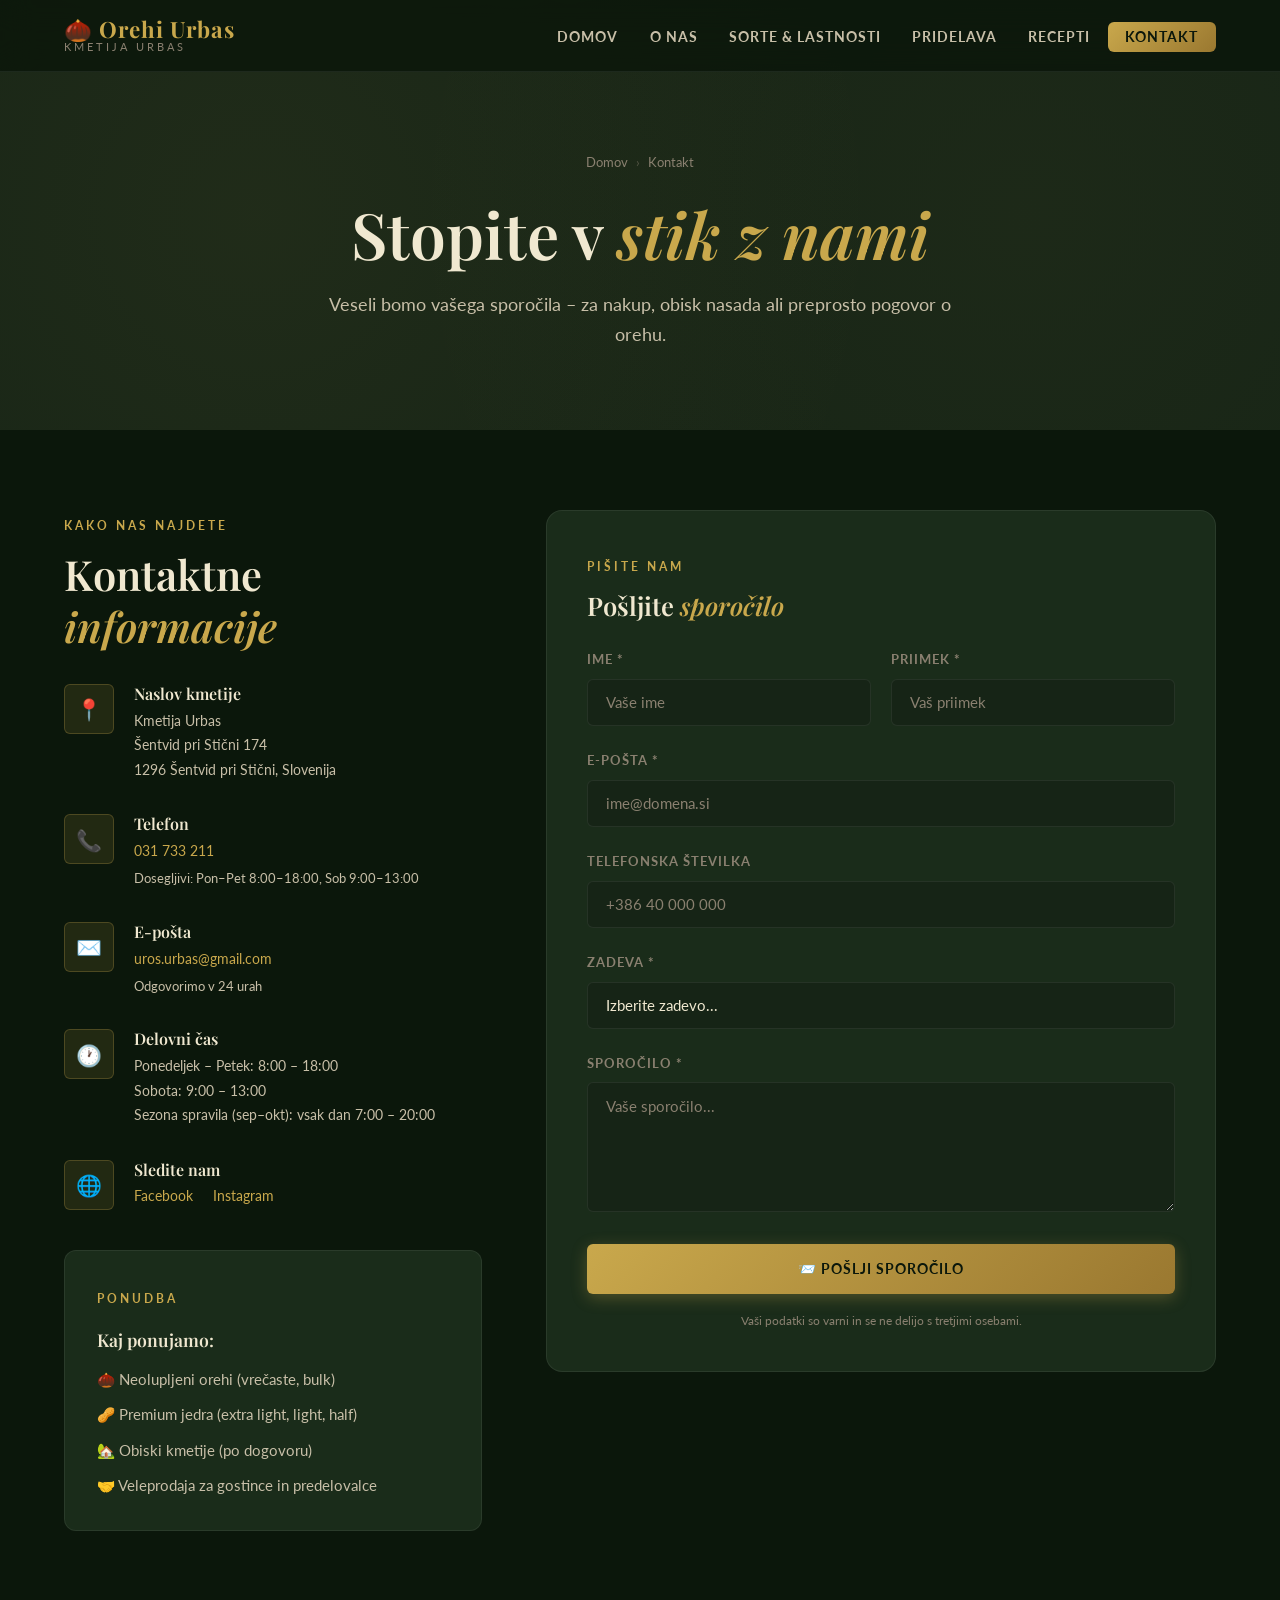
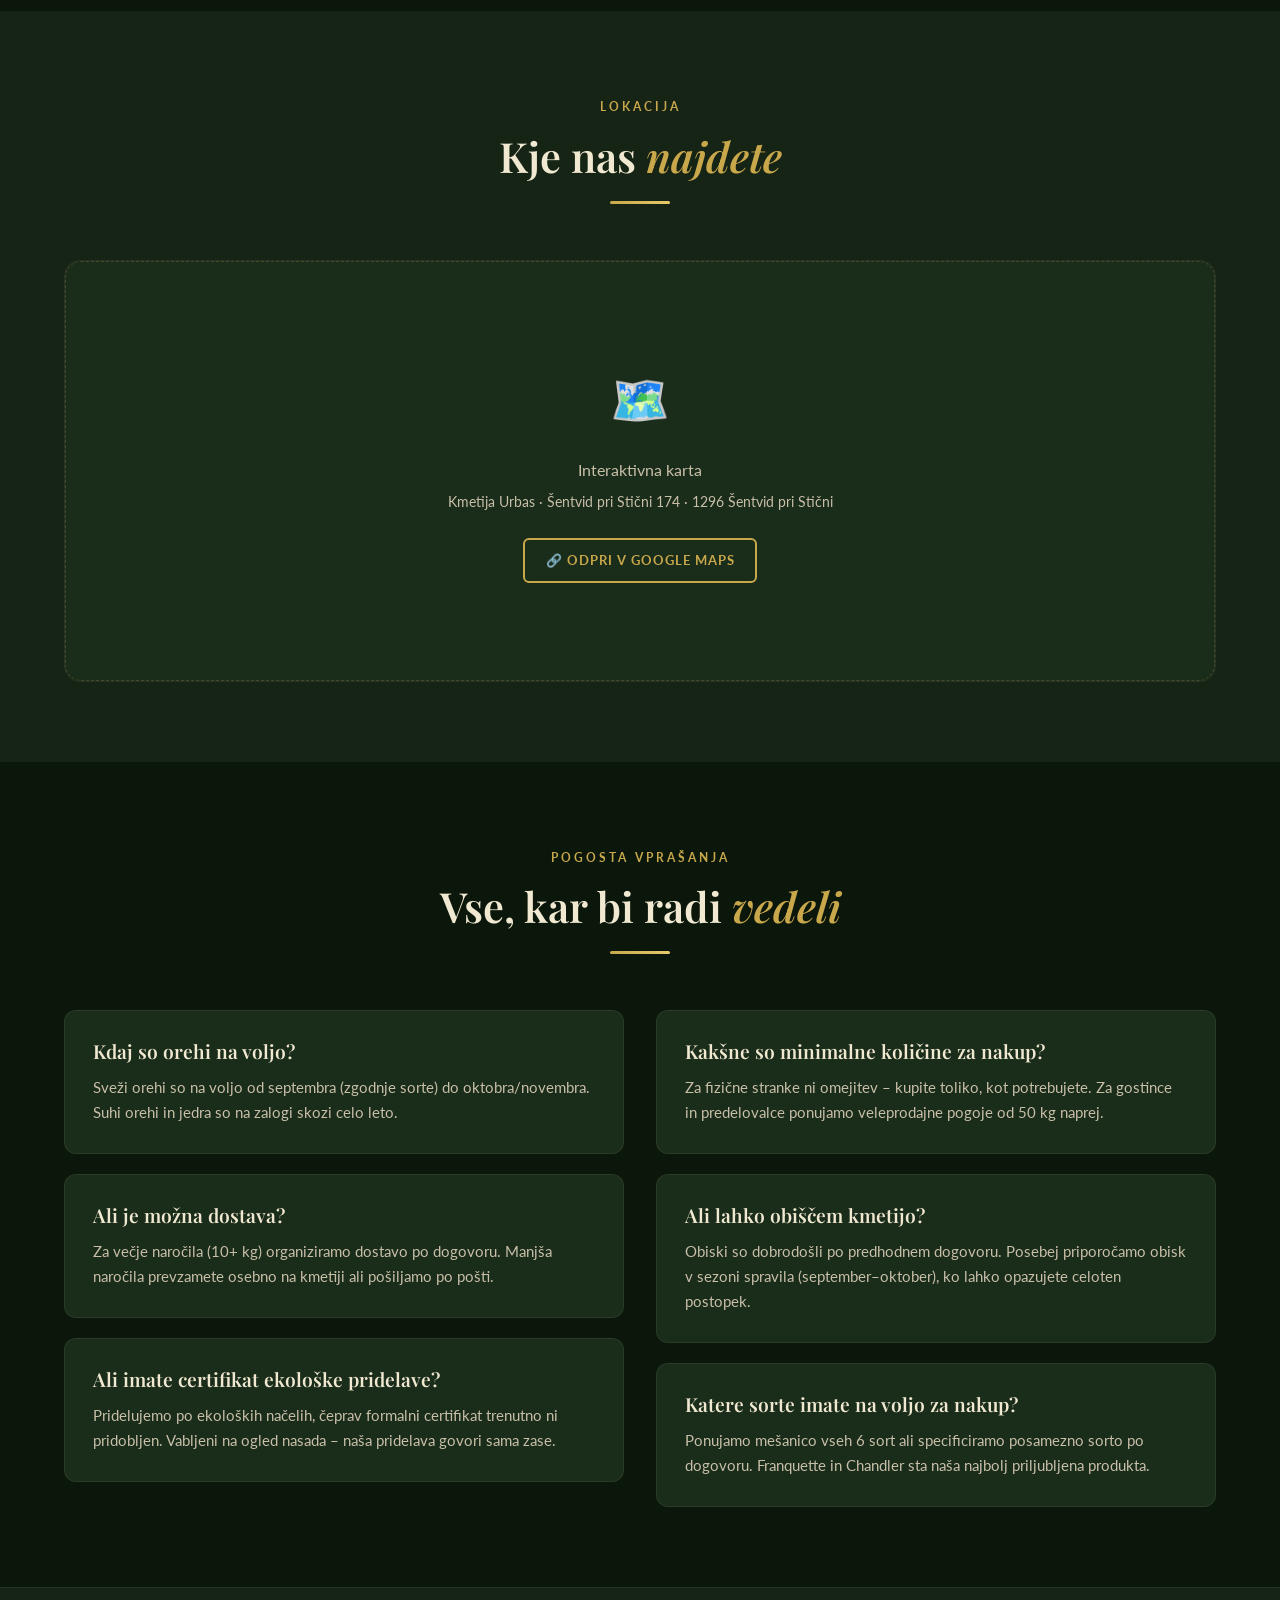
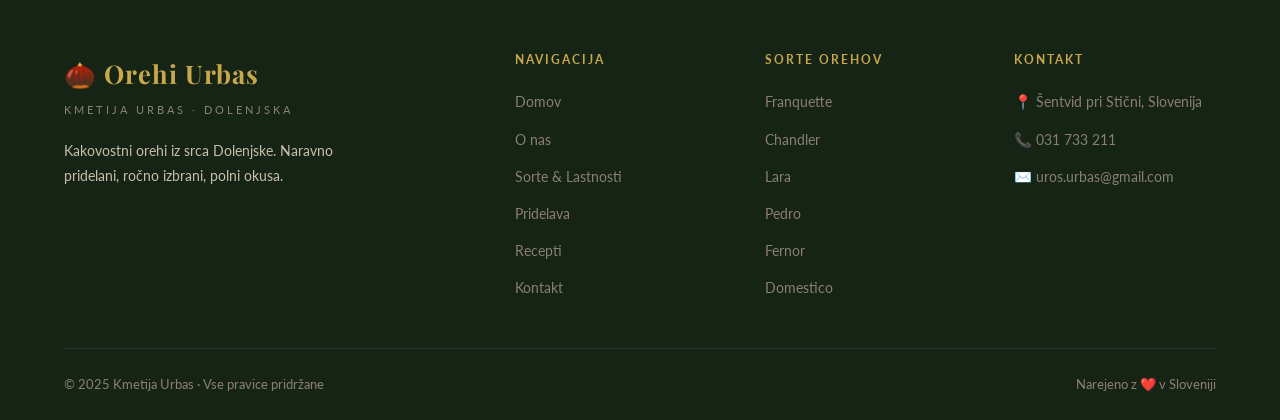
==== commit 5b0b42e9: "updated content" ====
--- a/kontakt.html
+++ b/kontakt.html
@@ -3,7 +3,7 @@
 <head>
     <meta charset="UTF-8">
     <meta name="viewport" content="width=device-width, initial-scale=1.0">
-    <meta name="description" content="Kontaktirajte Kmetijo Urbas – nakup orehov, orehovo olje, obisk nasada. Pišite ali pokličite.">
+    <meta name="description" content="Kontaktirajte Kmetijo Urbas – nakup orehov, obisk nasada. Pišite ali pokličite.">
     <title>Kontakt – Orehi Urbas</title>
     <link rel="stylesheet" href="css/style.css">
     <link rel="icon" type="image/svg+xml" href="data:image/svg+xml,<svg xmlns='http://www.w3.org/2000/svg' viewBox='0 0 100 100'><text y='.9em' font-size='90'>🌰</text></svg>">
@@ -59,7 +59,7 @@
                     <div class="contact-info-icon">📍</div>
                     <div class="contact-info-text">
                         <h4>Naslov kmetije</h4>
-                        <p>Kmetija Urbas<br>Štajerska ulica 42<br>2000 Maribor, Slovenija</p>
+                        <p>Kmetija Urbas<br>Šentvid pri Stični 174<br>1296 Šentvid pri Stični, Slovenija</p>
                     </div>
                 </div>
 
@@ -67,7 +67,7 @@
                     <div class="contact-info-icon">📞</div>
                     <div class="contact-info-text">
                         <h4>Telefon</h4>
-                        <p><a href="tel:+38640123456">+386 40 123 456</a></p>
+                        <p><a href="tel:031733211">031 733 211</a></p>
                         <p style="font-size:0.82rem; margin-top:0.25rem;">Dosegljivi: Pon–Pet 8:00–18:00, Sob 9:00–13:00</p>
                     </div>
                 </div>
@@ -76,7 +76,7 @@
                     <div class="contact-info-icon">✉️</div>
                     <div class="contact-info-text">
                         <h4>E-pošta</h4>
-                        <p><a href="mailto:info@orehiurbas.si">info@orehiurbas.si</a></p>
+                        <p><a href="mailto:uros.urbas@gmail.com">uros.urbas@gmail.com</a></p>
                         <p style="font-size:0.82rem; margin-top:0.25rem;">Odgovorimo v 24 urah</p>
                     </div>
                 </div>
@@ -109,7 +109,6 @@
                     <ul style="list-style:none; display:flex; flex-direction:column; gap:0.65rem;">
                         <li style="color:var(--text-secondary); font-size:0.92rem;">🌰 Neolupljeni orehi (vrečaste, bulk)</li>
                         <li style="color:var(--text-secondary); font-size:0.92rem;">🥜 Premium jedra (extra light, light, half)</li>
-                        <li style="color:var(--text-secondary); font-size:0.92rem;">🫗 Hladno stiskano orehovo olje</li>
                         <li style="color:var(--text-secondary); font-size:0.92rem;">🏡 Obiski kmetije (po dogovoru)</li>
                         <li style="color:var(--text-secondary); font-size:0.92rem;">🤝 Veleprodaja za gostince in predelovalce</li>
                     </ul>
@@ -146,7 +145,6 @@
                                 <option value="" disabled selected>Izberite zadevo...</option>
                                 <option value="nakup-orehov">Nakup orehov</option>
                                 <option value="nakup-jedrc">Nakup jedrc</option>
-                                <option value="nakup-olja">Nakup orehovega olja</option>
                                 <option value="veleprodaja">Veleprodaja</option>
                                 <option value="obisk-kmetije">Obisk kmetije</option>
                                 <option value="drugo">Splošno vprašanje</option>
@@ -197,8 +195,8 @@
                 <div style="font-size:3rem;">🗺️</div>
                 <div style="text-align:center;">
                     <p style="font-size:1rem; color:var(--text-secondary); margin-bottom:0.5rem;">Interaktivna karta</p>
-                    <p style="font-size:0.85rem; margin:0;">Kmetija Urbas · Štajerska ulica 42 · 2000 Maribor</p>
-                    <a href="https://maps.google.com/?q=Maribor,Slovenia" target="_blank" rel="noopener noreferrer"
+                    <p style="font-size:0.85rem; margin:0;">Kmetija Urbas · Šentvid pri Stični 174 · 1296 Šentvid pri Stični</p>
+                    <a href="https://maps.google.com/?q=Sentvid+pri+Sticni,+Slovenia" target="_blank" rel="noopener noreferrer"
                        class="btn btn-outline" style="margin-top:1.5rem; font-size:0.8rem; padding:0.6rem 1.3rem;">
                         🔗 Odpri v Google Maps
                     </a>
@@ -221,7 +219,7 @@
                 <div class="card" style="margin-bottom:1.25rem;">
                     <div class="card-body">
                         <h4 class="card-title">Kdaj so orehi na voljo?</h4>
-                        <p class="card-text">Sveži orehi so na voljo od avgusta (zgodnje sorte) do oktobra/novembra. Suhi orehi in jedra so na zalogi skozi celo leto. Orehovo olje pridelamo po spravilu in je na voljo do razprodaje.</p>
+                        <p class="card-text">Sveži orehi so na voljo od septembra (zgodnje sorte) do oktobra/novembra. Suhi orehi in jedra so na zalogi skozi celo leto.</p>
                     </div>
                 </div>
                 <div class="card" style="margin-bottom:1.25rem;">
@@ -267,8 +265,8 @@
         <div class="footer-grid">
             <div class="footer-brand">
                 <span class="nav-logo-main">🌰 Orehi Urbas</span>
-                <span class="nav-logo-sub">Kmetija Urbas · Štajerska</span>
-                <p>Kakovostni orehi iz srca Štajerske. Naravno pridelani, ročno izbrani, polni okusa.</p>
+                <span class="nav-logo-sub">Kmetija Urbas · Dolenjska</span>
+                <p>Kakovostni orehi iz srca Dolenjske. Naravno pridelani, ročno izbrani, polni okusa.</p>
             </div>
             <div class="footer-col">
                 <h4>Navigacija</h4>
@@ -295,9 +293,9 @@
             <div class="footer-col">
                 <h4>Kontakt</h4>
                 <ul>
-                    <li><a href="kontakt.html">📍 Štajerska, Slovenija</a></li>
-                    <li><a href="tel:+38640123456">📞 +386 40 123 456</a></li>
-                    <li><a href="mailto:info@orehiurbas.si">✉️ info@orehiurbas.si</a></li>
+                    <li><a href="kontakt.html">📍 Šentvid pri Stični, Slovenija</a></li>
+                    <li><a href="tel:031733211">📞 031 733 211</a></li>
+                    <li><a href="mailto:uros.urbas@gmail.com">✉️ uros.urbas@gmail.com</a></li>
                 </ul>
             </div>
         </div>
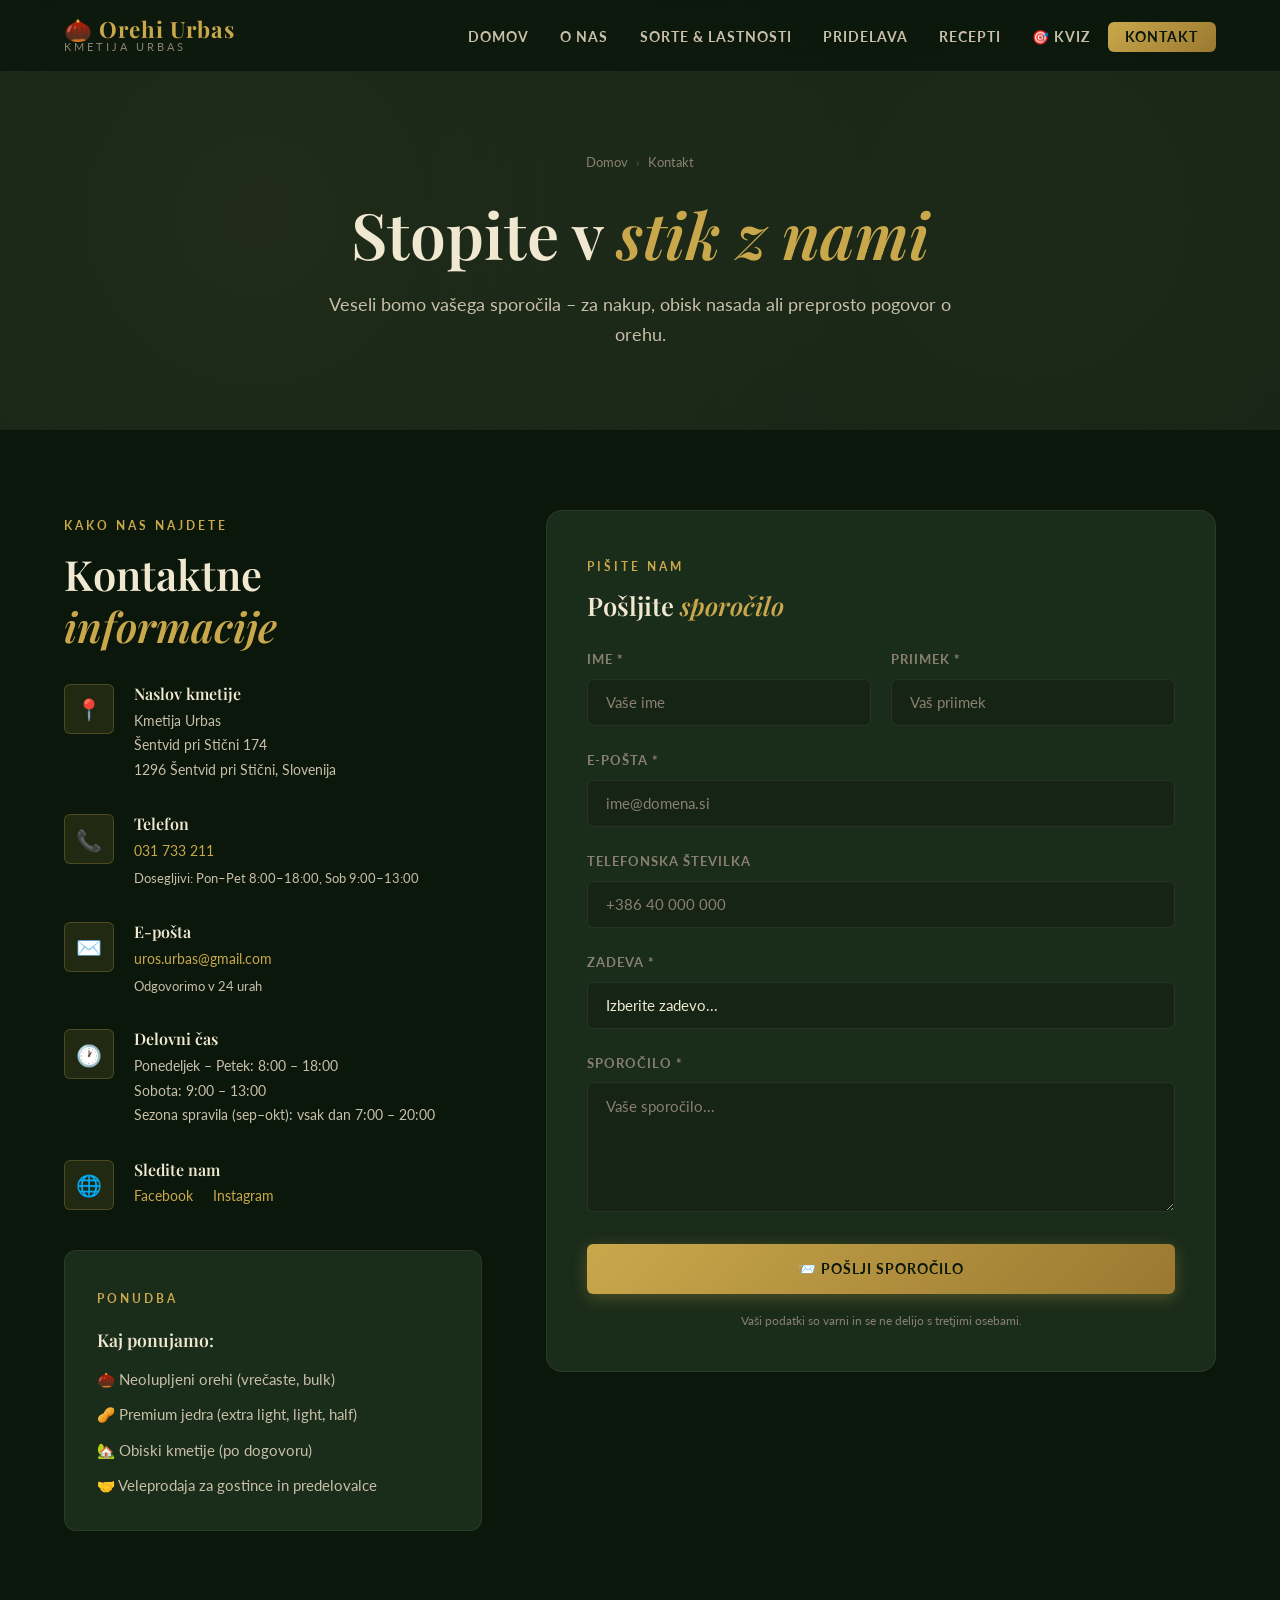
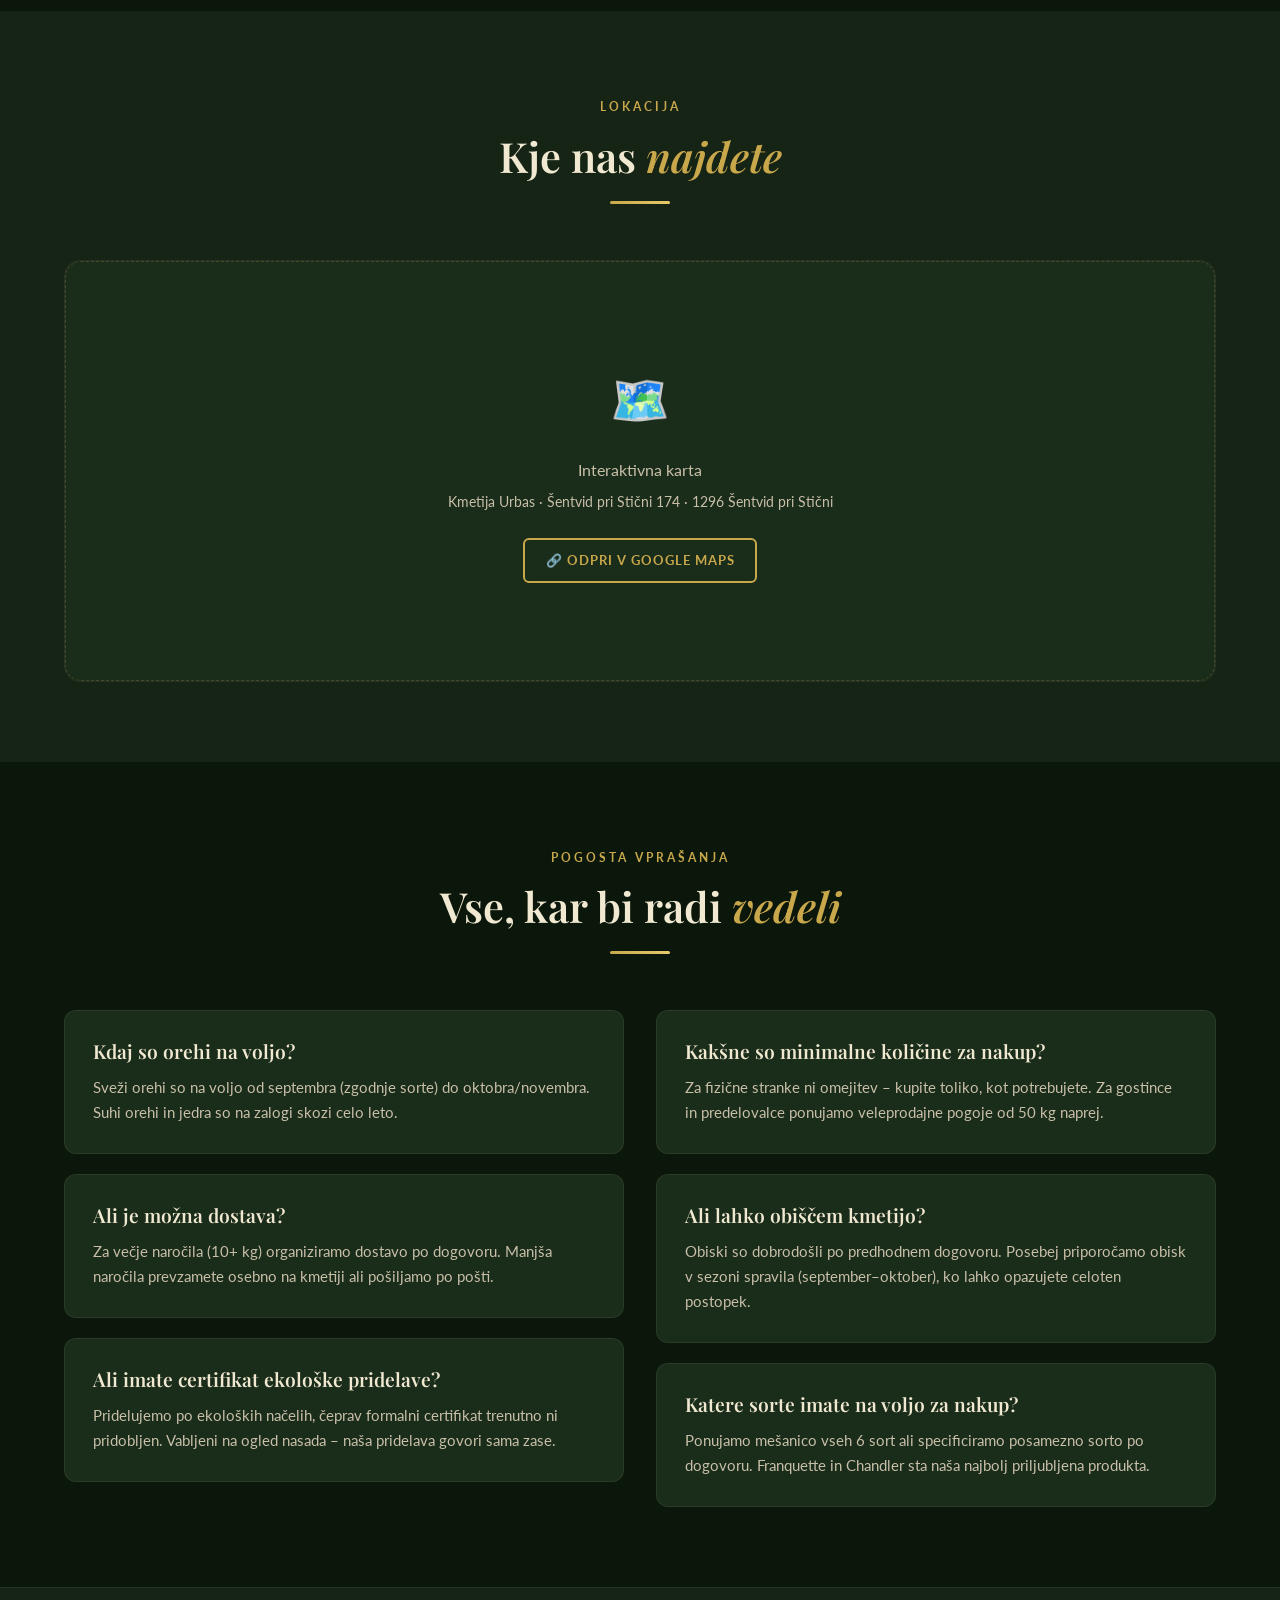
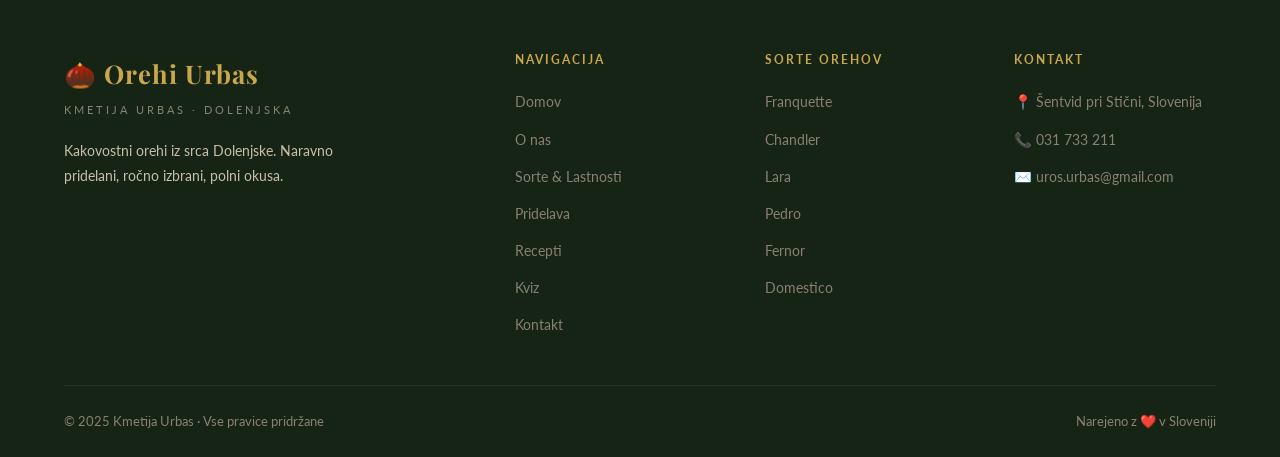
==== commit 6e780510: "Add quiz page and update navigation links across the website updated content" ====
--- a/kontakt.html
+++ b/kontakt.html
@@ -26,6 +26,7 @@
             <li><a href="orehi.html">Sorte & Lastnosti</a></li>
             <li><a href="pridelava.html">Pridelava</a></li>
             <li><a href="recepti.html">Recepti</a></li>
+            <li><a href="kviz.html">🎯 Kviz</a></li>
             <li><a href="kontakt.html" class="nav-cta">Kontakt</a></li>
         </ul>
     </div>
@@ -276,6 +277,7 @@
                     <li><a href="orehi.html">Sorte & Lastnosti</a></li>
                     <li><a href="pridelava.html">Pridelava</a></li>
                     <li><a href="recepti.html">Recepti</a></li>
+                    <li><a href="kviz.html">Kviz</a></li>
                     <li><a href="kontakt.html">Kontakt</a></li>
                 </ul>
             </div>
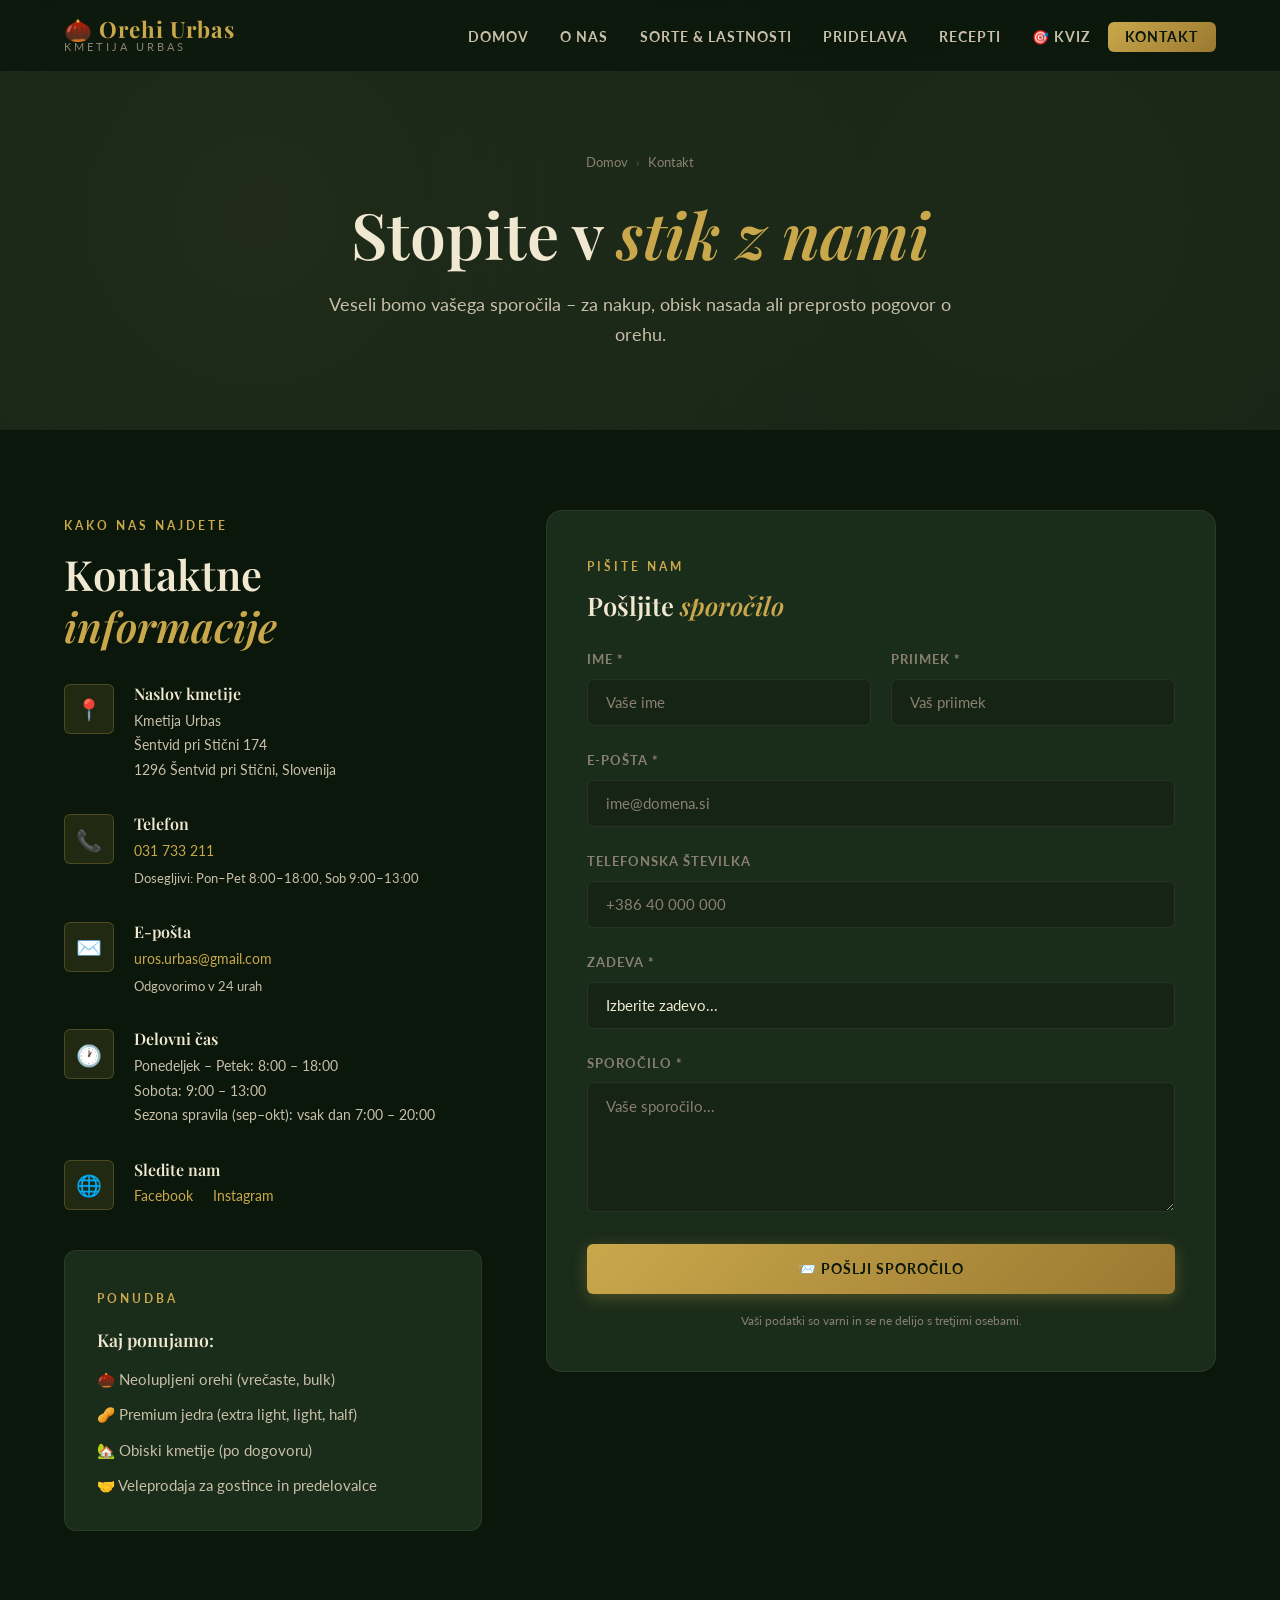
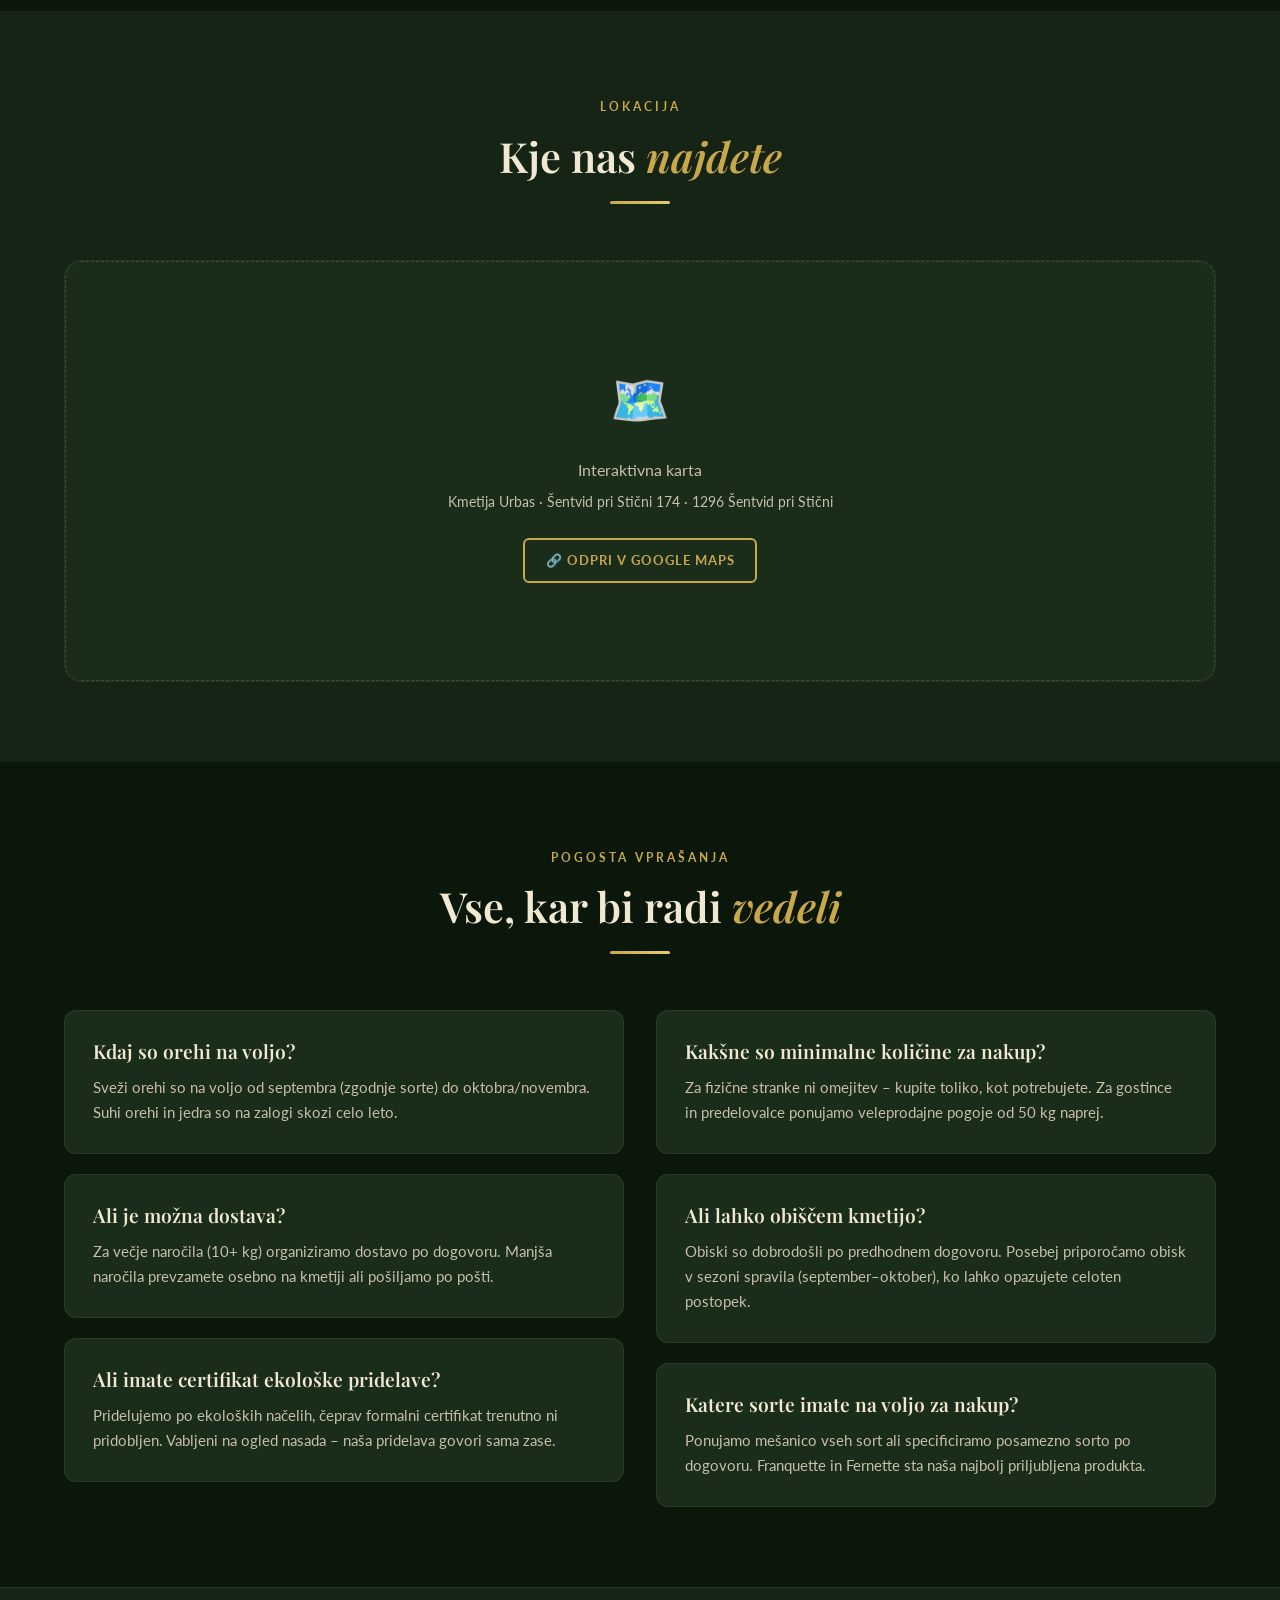
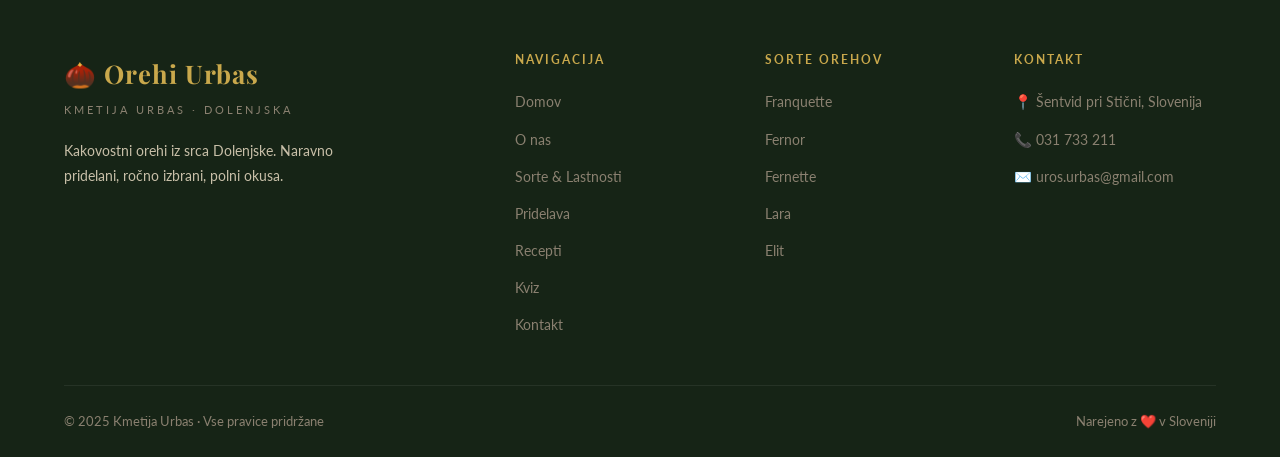
==== commit 650490ba: "Round 3: fix varieties, real images, RTV card, Teden Mozganov - Replace Chandler/Pedro/Domestico wit" ====
--- a/kontakt.html
+++ b/kontakt.html
@@ -252,7 +252,7 @@
                 <div class="card">
                     <div class="card-body">
                         <h4 class="card-title">Katere sorte imate na voljo za nakup?</h4>
-                        <p class="card-text">Ponujamo mešanico vseh 6 sort ali specificiramo posamezno sorto po dogovoru. Franquette in Chandler sta naša najbolj priljubljena produkta.</p>
+                        <p class="card-text">Ponujamo mešanico vseh sort ali specificiramo posamezno sorto po dogovoru. Franquette in Fernette sta naša najbolj priljubljena produkta.</p>
                     </div>
                 </div>
             </div>
@@ -285,11 +285,10 @@
                 <h4>Sorte orehov</h4>
                 <ul>
                     <li><a href="orehi.html">Franquette</a></li>
-                    <li><a href="orehi.html">Chandler</a></li>
+                    <li><a href="orehi.html">Fernor</a></li>
+                    <li><a href="orehi.html">Fernette</a></li>
                     <li><a href="orehi.html">Lara</a></li>
-                    <li><a href="orehi.html">Pedro</a></li>
-                    <li><a href="orehi.html">Fernor</a></li>
-                    <li><a href="orehi.html">Domestico</a></li>
+                    <li><a href="orehi.html">Elit</a></li>
                 </ul>
             </div>
             <div class="footer-col">
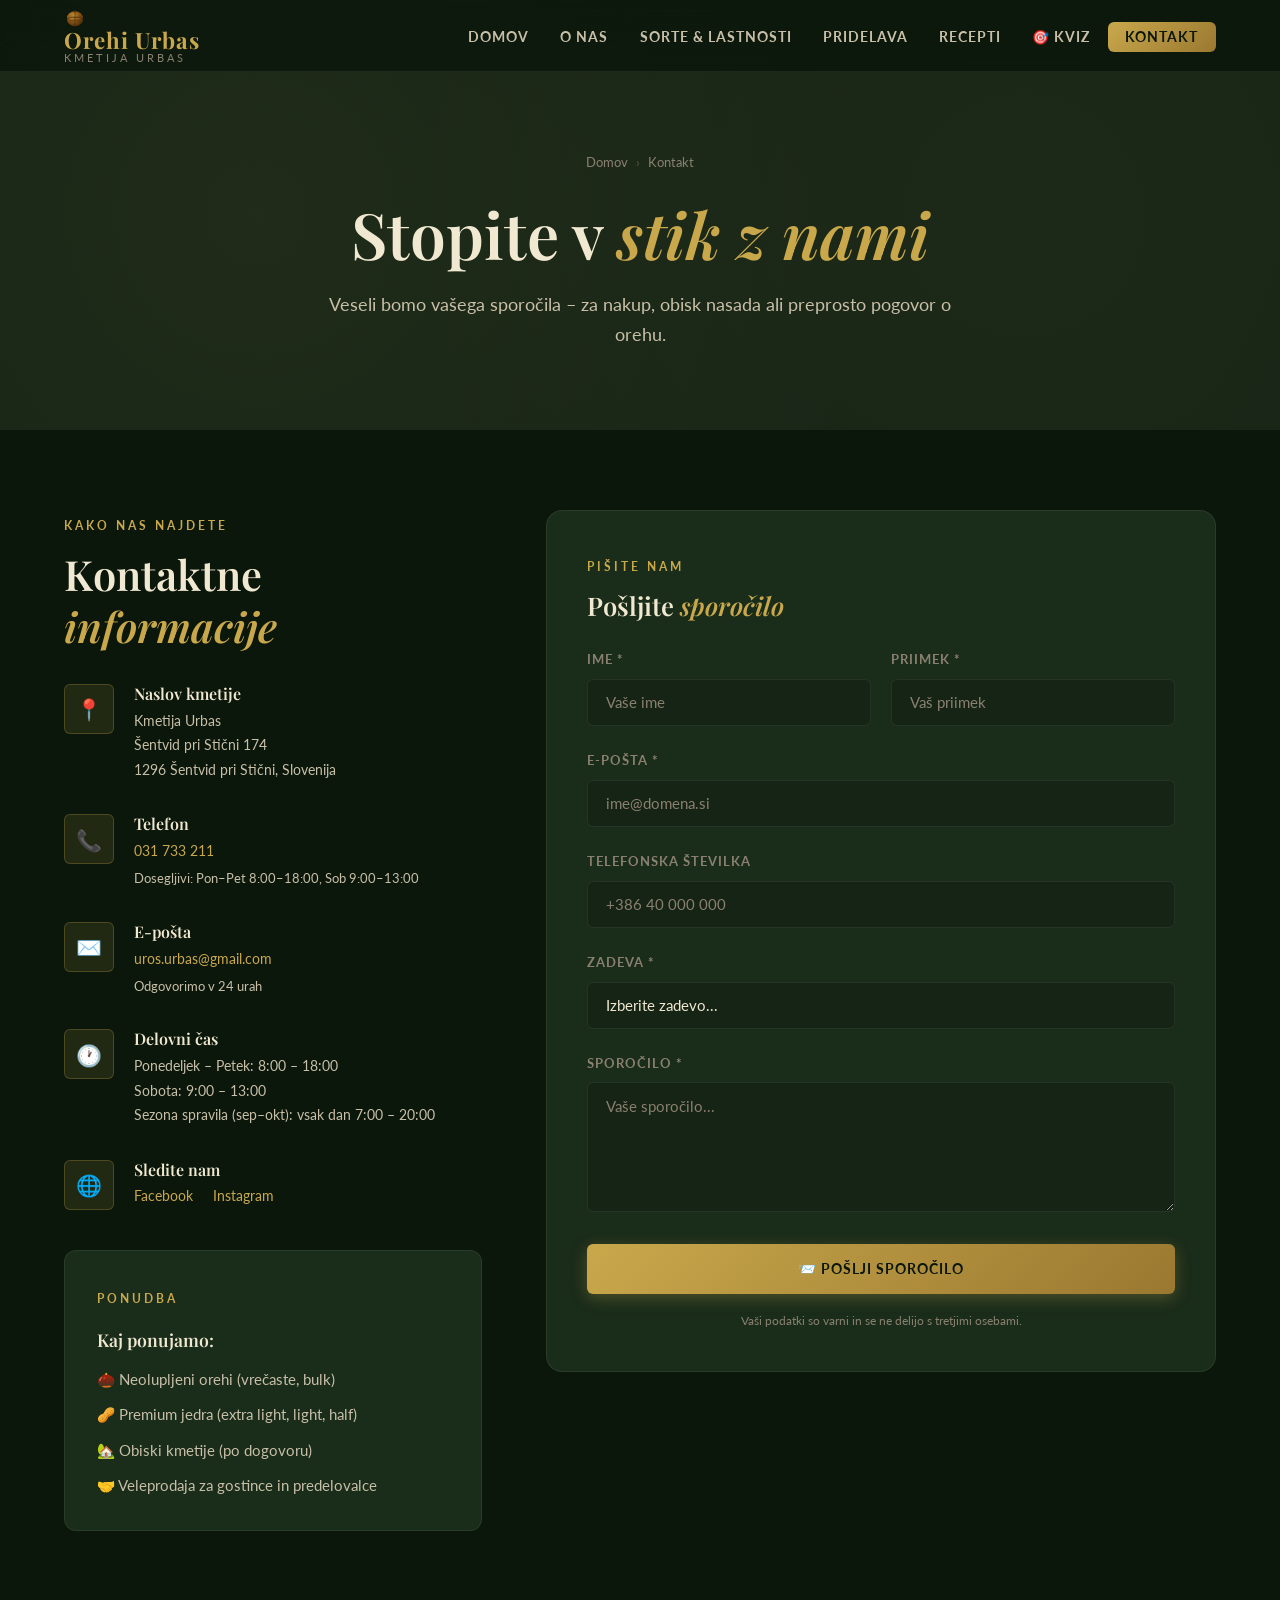
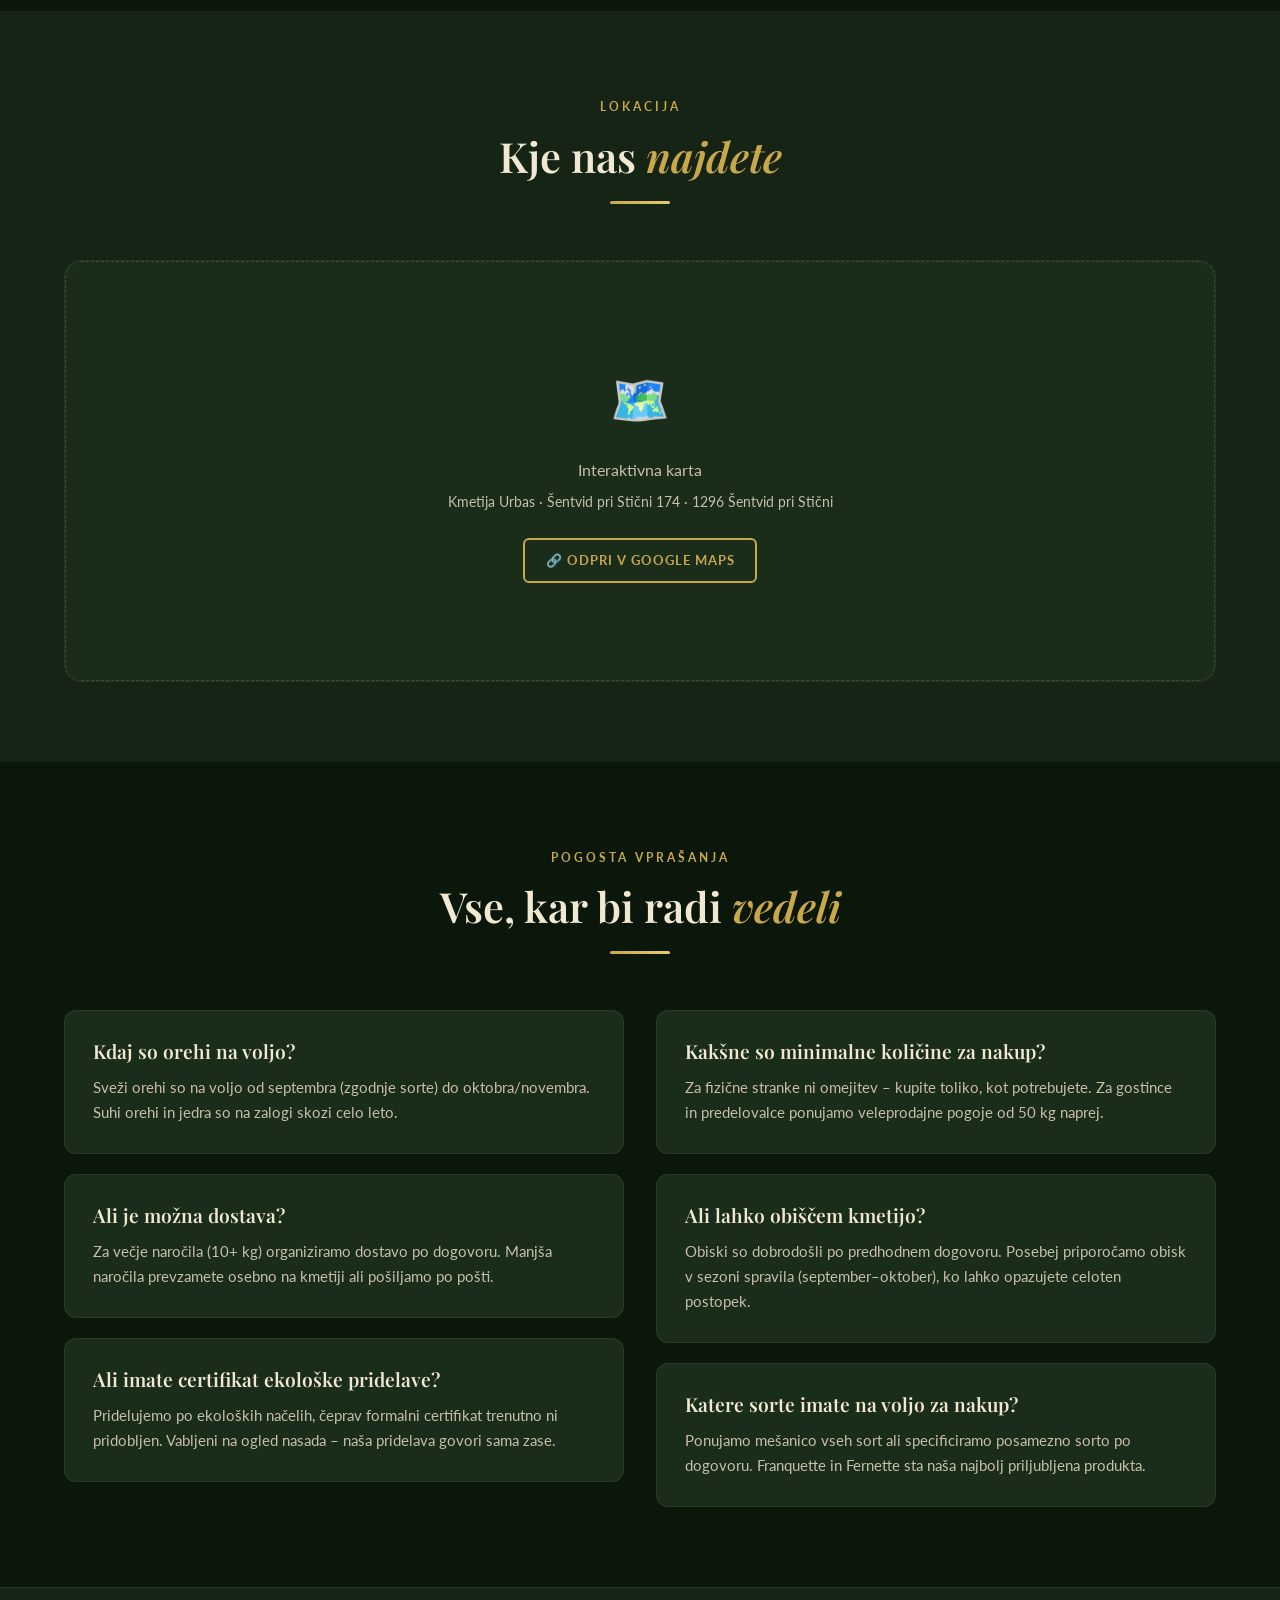
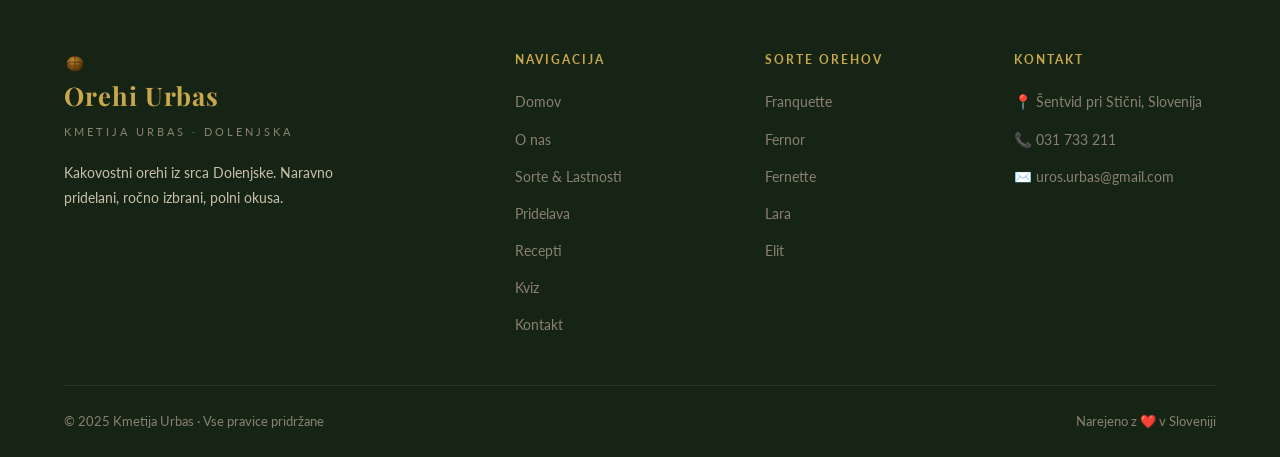
==== commit 338a33e5: "Replace chestnut emoji with walnut SVG icon - Created images/walnut-icon.svg: custom walnut illustra" ====
--- a/kontakt.html
+++ b/kontakt.html
@@ -4,9 +4,9 @@
     <meta charset="UTF-8">
     <meta name="viewport" content="width=device-width, initial-scale=1.0">
     <meta name="description" content="Kontaktirajte Kmetijo Urbas – nakup orehov, obisk nasada. Pišite ali pokličite.">
-    <title>Kontakt – Orehi Urbas</title>
+    <title>Kontakt –<img src="images/walnut-icon.svg" alt="oreh" height="22" style="vertical-align:middle;margin-right:3px;"> Orehi Urbas</title>
     <link rel="stylesheet" href="css/style.css">
-    <link rel="icon" type="image/svg+xml" href="data:image/svg+xml,<svg xmlns='http://www.w3.org/2000/svg' viewBox='0 0 100 100'><text y='.9em' font-size='90'>🌰</text></svg>">
+    <link rel="icon" type="image/svg+xml" href="images/walnut-icon.svg">
 </head>
 <body>
 
@@ -14,7 +14,7 @@
 <nav class="navbar" role="navigation" aria-label="Glavna navigacija">
     <div class="container">
         <a href="index.html" class="nav-logo">
-            <span class="nav-logo-main">🌰 Orehi Urbas</span>
+            <span class="nav-logo-main"><img src="images/walnut-icon.svg" alt="oreh" height="22" style="vertical-align:middle;margin-right:3px;"> Orehi Urbas</span>
             <span class="nav-logo-sub">Kmetija Urbas</span>
         </a>
         <button class="hamburger" aria-label="Odpri meni" aria-expanded="false">
@@ -265,7 +265,7 @@
     <div class="container">
         <div class="footer-grid">
             <div class="footer-brand">
-                <span class="nav-logo-main">🌰 Orehi Urbas</span>
+                <span class="nav-logo-main"><img src="images/walnut-icon.svg" alt="oreh" height="22" style="vertical-align:middle;margin-right:3px;"> Orehi Urbas</span>
                 <span class="nav-logo-sub">Kmetija Urbas · Dolenjska</span>
                 <p>Kakovostni orehi iz srca Dolenjske. Naravno pridelani, ročno izbrani, polni okusa.</p>
             </div>
